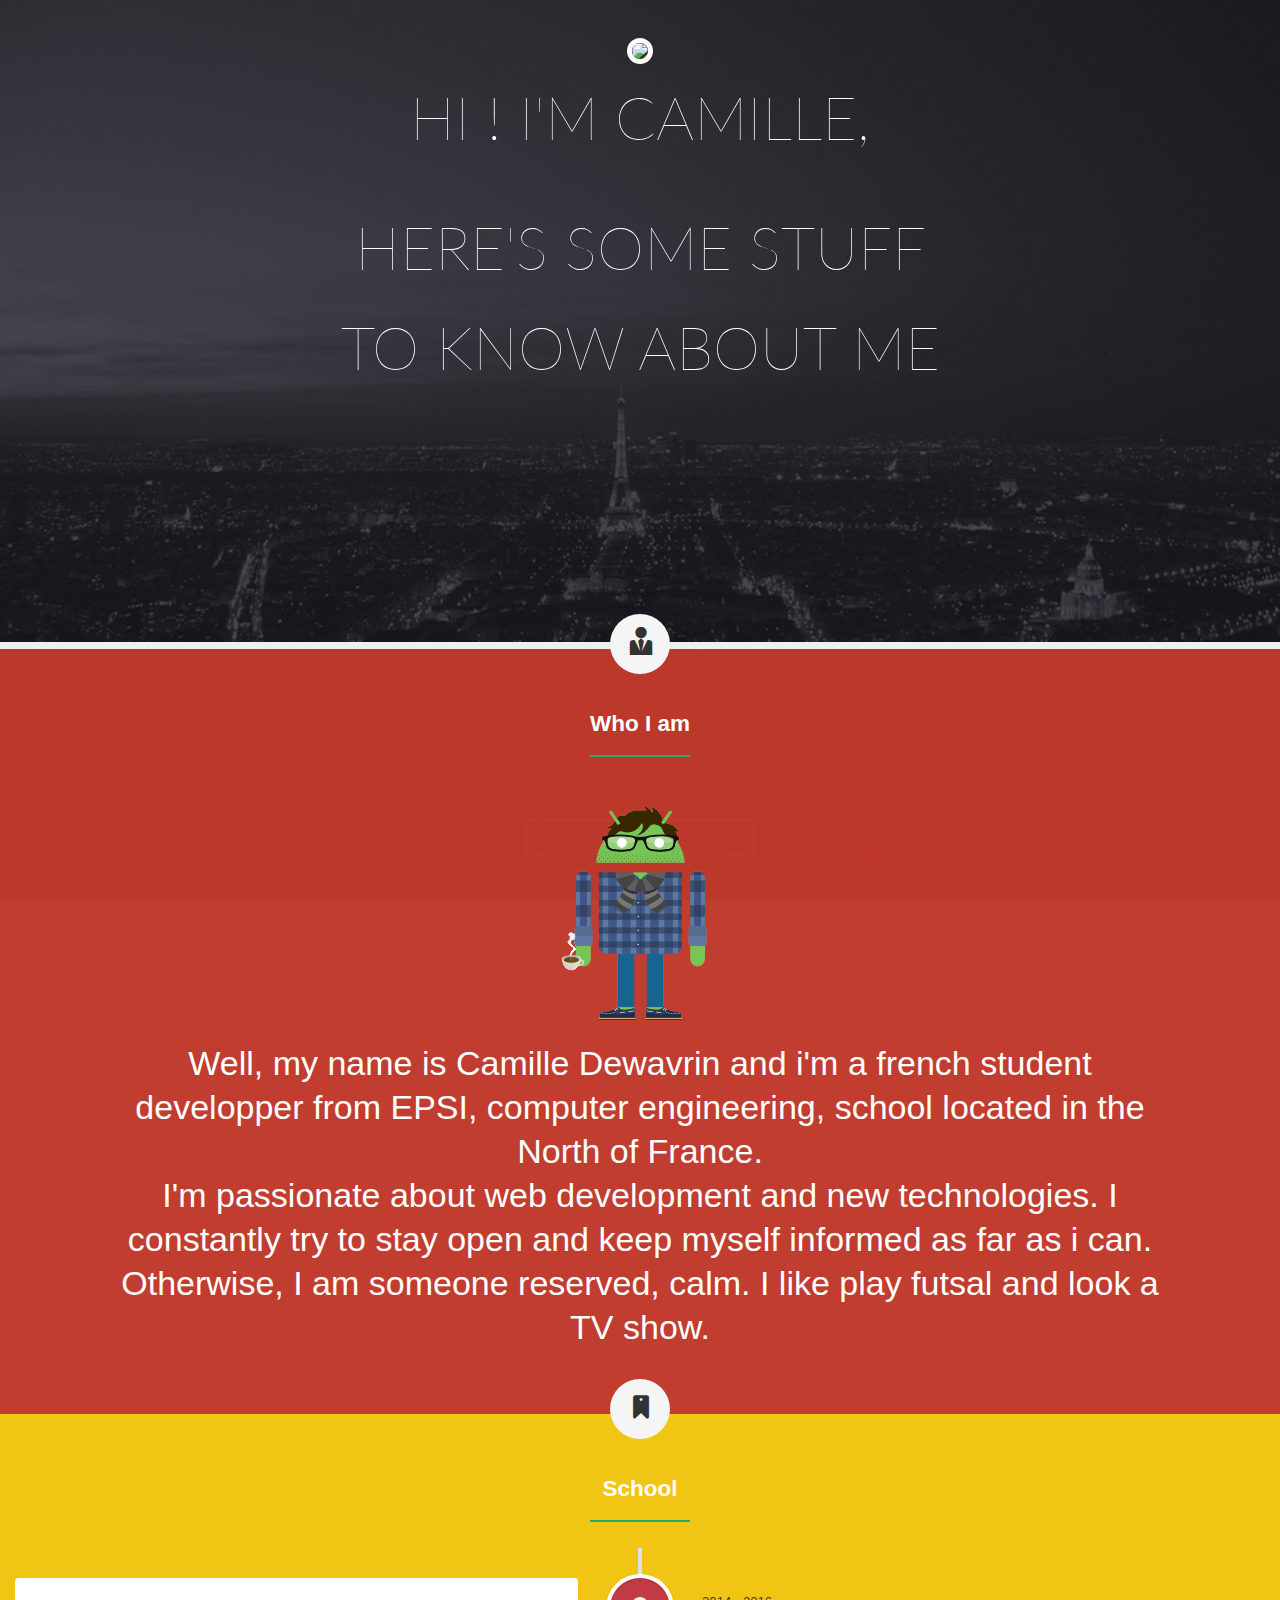
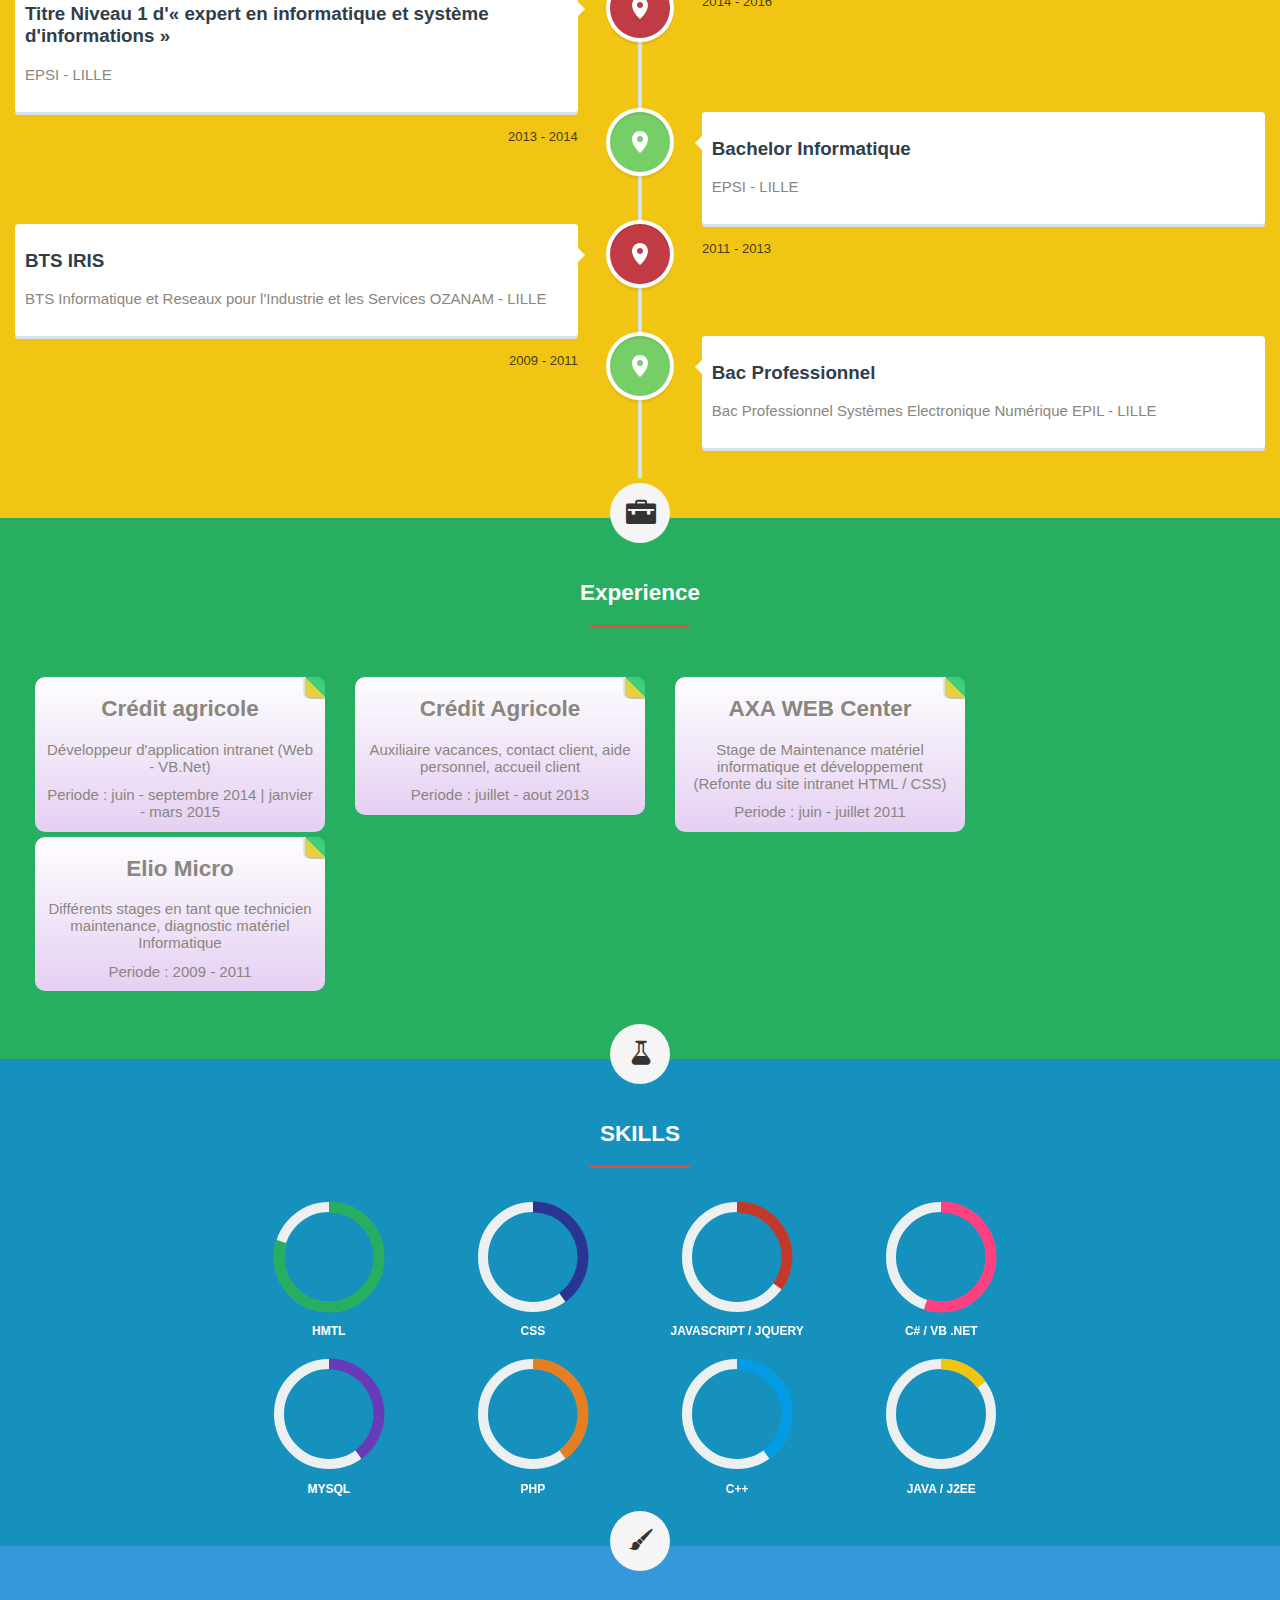
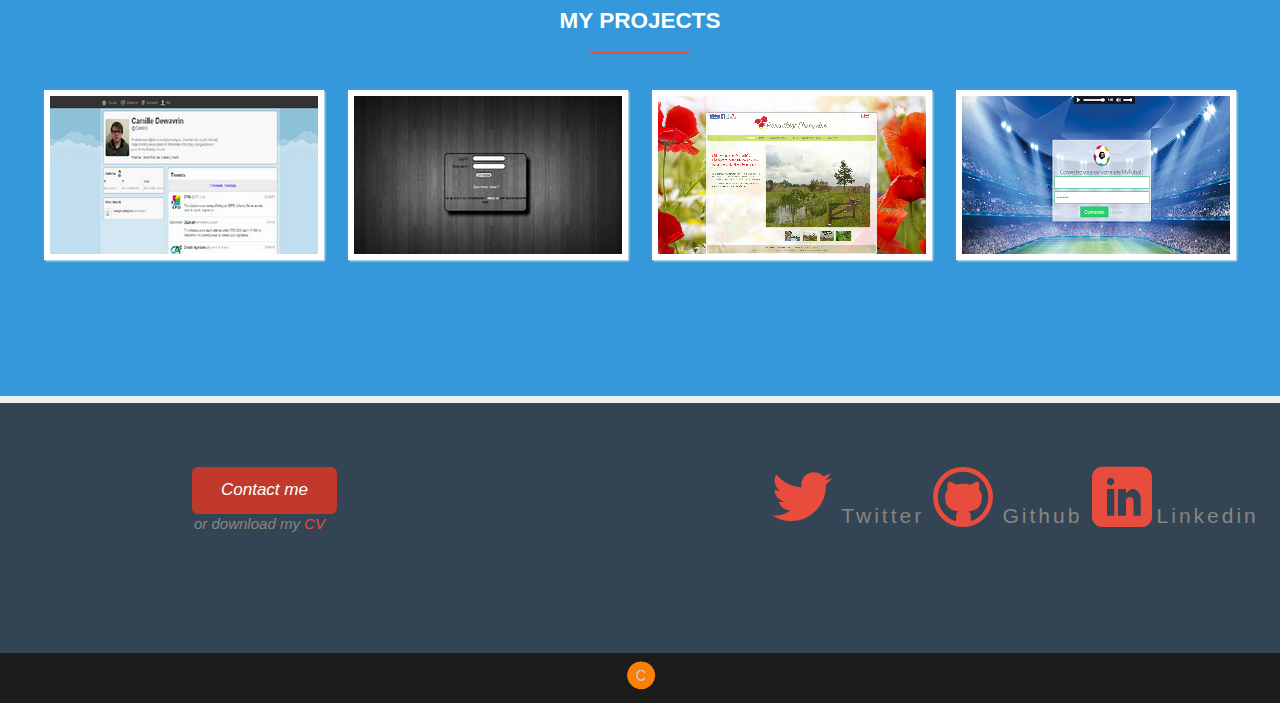
==== index.html @ 7da35bf8 "Changement complet interface (plus de menu)" ====
<!DOCTYPE html>
<html lang="fr">
	<head>
		<meta charset="UTF-8" />
		<meta http-equiv="X-UA-Compatible" content="IE=edge,chrome=1"> 
		<meta name="viewport" content="width=device-width, initial-scale=1.0"> 

		<link rel="icon" type="image/png" href="style/images/avatar2.png" />
		<link rel="stylesheet" type="text/css" href="style/css/design.css">
		
		<script src="style/js/jquery.js"></script>
		<script type="text/javascript"  src="style/js/monScript.js"></script>
		<title>Camille Dewavrin | Student Developper</title>
	</head>
	<body>
	<div class="container">	
			<section id="intro">
					<div class="right"><img src="style/images/ProfilArrondie.png" style="width:200px;" class="imgPerso"></div>
					<h1 class="lato firstitle">HI ! I'm Camille,</h1>
					<h1 class="lato">Here's some stuff<br>to know about me</h1>
					<a class="btnView" href="#Home">View more</a>
			</section>
			<div class="separate">
			</div>
			<div class="content">
					<section id="Home">
						<div class="divContenuIcon">
							<div>
								<span  class="icon rond"> <i aria-hidden="true"  class="icon-user"></i></span>
							</div>
						</div>						
						<div class="contentAboutme">
							<header class="title">
                   				 <h2 class="section-title"><span>Who I am</span></h2>
                     				<div class="separatebar"></div>
                			</header>
                			<div class="PictureAndroid"><img src="style/images/androidme1.png" style="width:255px;"></div>
							<div class="Aboutme">
								<p>Well, my name is Camille Dewavrin and i'm a french student developper from EPSI, computer engineering, school located in the North of France.</p>
								<p>I'm passionate about web development and new technologies. I constantly try to stay open and keep myself informed as far as i can.</p>
								<p>Otherwise, I am someone reserved, calm. I like play futsal and look a TV show.</p>
							</div>
						</div>	
					</section>
					<section id="Education">
						<div class="divContenuIcon">
							<div>
								<span  class="icon rond"> <i aria-hidden="true"  class="icon-blog"></i></span>
							</div>
						</div>
						<header class="title">
                   				 <h2 class="section-title"><span>School</span></h2>
                     				<div class="separatebar"></div>
                			</header>
						<section id="cd-timeline" class="cd-container">
							<div class="cd-timeline-block">
							    <div class="cd-timeline-img cd-movie"> <img src="style/images/cd-icon-location.svg" alt="Movie"> </div>
							    <div class="cd-timeline-content">
							      <h2>Titre Niveau 1 d'« expert en informatique et système d'informations »</h2>
							      <p>EPSI - LILLE</p>
							      <span class="cd-date">2014 - 2016</span> 
							  	</div>
							  </div>

							  <div class="cd-timeline-block">
							    <div class="cd-timeline-img cd-picture"> <img src="style/images/cd-icon-location.svg" alt="Picture"> </div>
							    <div class="cd-timeline-content">
							      <h2>Bachelor Informatique</h2>
							      <p>EPSI - LILLE</p>
							      <span class="cd-date">2013 - 2014</span> </div>
							  </div>
						   
							  <div class="cd-timeline-block">
							    <div class="cd-timeline-img cd-movie"> <img src="style/images/cd-icon-location.svg" alt="Movie"> </div>
							    <div class="cd-timeline-content">
							      <h2>BTS IRIS</h2>
							      <p>BTS Informatique et Reseaux pour l'Industrie et les Services OZANAM - LILLE</p>
							      <span class="cd-date">2011 - 2013</span> 
							  	</div>
							</div>

							<div class="cd-timeline-block">
							    <div class="cd-timeline-img cd-picture"> <img src="style/images/cd-icon-location.svg" alt="Movie"> </div>
							    <div class="cd-timeline-content">
							      <h2>Bac Professionnel </h2>
							      <p>Bac Professionnel Systèmes Electronique Numérique EPIL - LILLE</p>
							      <span class="cd-date">2009 - 2011</span> 
							  	</div>
							</div>
						</section>
					</section>
					<section id="Work">
						<div class="divContenuIcon">
							<div>
								<span  class="icon rond"> <i aria-hidden="true"  class="icon-work"></i></span>
							</div>
						</div>
						<header class="title">
                   				 <h2 class="section-title"><span>Experience</span></h2>
                     			 <div class="separatebar2"></div>
                			</header>
						<div id="pagewrap">
							<div id="content">
								<h2>Crédit agricole</h2>
								<p>Développeur d'application intranet (Web - VB.Net)</p>
								<p>Periode : juin - septembre 2014 | janvier - mars 2015</p>
							</div>
							<div id="content">
								<h2>Crédit Agricole</h2>
								<p>Auxiliaire vacances, contact client, aide personnel, accueil client</p>
								<p>Periode : juillet - aout 2013</p>
							</div>
							<div id="content">
								<h2>AXA WEB Center</h2>
								<p>Stage de Maintenance matériel informatique et développement (Refonte du site intranet HTML / CSS)</p>
								<p>Periode : juin - juillet 2011 </p>
							</div>
							<div id="content">
								<h2>Elio Micro</h2>
								<p>Différents stages en tant que technicien maintenance, diagnostic matériel Informatique</p>
								<p>Periode : 2009 - 2011</p>
							</div>
						</div>
					</section>
					<section id="Skill">
						<div class="divContenuIcon">
							<div>
								<span  class="icon rond"> <i aria-hidden="true"  class="icon-services"></i></span>
							</div>
						</div>
						<header class="title">
                   				 <h2 class="section-title"><span>SKILLS</span></h2>
                     				<div class="separatebar2"></div>
                			</header>
                		<nav class="contentCercle1">	
							<ul class="listeCercle">				
								<li class="mesCercle">
									<div class="round">
										<input type="hidden" name="round" class="round" data-min="0" data-max="100" value="80" data-color="#27ae60"  />
										<h4 class="nameCercle">HMTL</h4>
									</div>
								</li>

								<li class="mesCercle">
									<div class="round">
										<input type="hidden" name="round" class="round" data-min="0" data-max="100" value="40" data-color="#283593"/>
										<h4 class="nameCercle">CSS</h4>
									</div>
								</li>
								<li class="mesCercle">
									<div class="round">
										<input type="hidden" name="round" class="round" data-min="0" data-max="100" value="35" data-color="#c0392b"/>
										<h4 class="nameCercle">JAVASCRIPT / JQUERY</h4>
									</div>
								</li>
								<li class="mesCercle">
									<div class="round">
										<input type="hidden" name="round" class="round" data-min="0" data-max="100" value="55" data-color="#FF4081"/>
										<h4 class="nameCercle">C# / VB .NET</h4>
									</div>
								</li>
							</ul>
						</nav> <!-- fin 1er liste de jauge -->
						<nav class="contentCercle">	
								<ul class="listeCercle">				
									<li class="mesCercle">
										<div class="round">
											<input type="hidden" name="round" class="round" data-min="0" data-max="100" value="40" data-color="#673AB7"/>
											<h4 class="nameCercle">MYSQL</h4>
										</div>
									</li>

									<li class="mesCercle">
										<div class="round">
											<input type="hidden" name="round" class="round" data-min="0" data-max="100" value="40" data-color="#e67e22"/>
											<h4 class="nameCercle">PHP</h4>
										</div>
									</li>
									<li class="mesCercle">
										<div class="round">
											<input type="hidden" name="round" class="round" data-min="0" data-max="100" value="40" data-color="#039BE5"/>
											<h4 class="nameCercle">C++</h4>
										</div>
									</li>
									<li class="mesCercle">
										<div class="round">
											<input type="hidden" name="round" class="round" data-min="0" data-max="100" value="15" data-color="#f1c40f"/>
											<h4 class="nameCercle">JAVA / J2EE</h4>
										</div>
									</li>
								</ul>
						</nav> <!-- fin 2eme liste de jauge -->
					</section>
					<section id="Project">
						<div class="divContenuIcon">
							<div>
								<span  class="icon rond"> <i aria-hidden="true"  class="icon-portfolio"></i></span>
							</div>
						</div>
						<header class="title">
                   				<h2 class="section-title"><span>MY PROJECTS</span></h2>
                     			<div class="separatebar2"></div>
                		</header>
						<div id="contentImageProjet">
							<div class="view view-first">  
		      					<img src="style/images/twitter.png" />  
							     <div class="mask">  
								     <h2>Twitter</h2> 
								     <p>My first website / Portfolio</p> 
								      <a href="#" class="info" target="about_blanck">See More</a>
							     </div> 
							</div> 
							<div class="view view-first">  
		      					<img src="style/images/sgenerator.png" />  
							     <div class="mask">  
							     	<h2>Soft Generator</h2> 
								     <p>Trouver tous vos soft !</p> 
								      <a href="#" class="info" target="about_blanck">See More</a>
							     </div> 
							</div> 
							<div class="view view-first">  
		      					<img src="style/images/parenthese.png" />  
							     <div class="mask">  
								     <h2>Parenthèse Champêtre</h2> 
								     <p>Le gîte d'Isabelle et Jean-pierre Danet</p> 
								      <a href="http://www.parenthesechampetre.fr/" class="info" target="about_blanck">See More</a>
							     </div> 
							</div> 
							<div class="view view-first">  
		      					<img src="style/images/myfutsal.png" />  
							     <div class="mask">  
								     <h2>MyFutsal.fr</h2> 
								     <p>Gestion de futsal entre amis</p> 
								      <a href="http://www.myfutsal.fr/" class="info" target="about_blanck">See More</a>
							     </div> 
							</div> 
						</div>	
					</section>
					<div class="separate">
					</div>
					<section id="Contact">
						<div class="footerLogo"> 
									<address>
										<a href="mailto:camilledewavrin@hotmail.fr" class="bouton">Contact me</a><p class="CV">or download my <a href="style/images/CV2015.pdf" target="about_blanck">CV</a></p>
									</address>
							<div class="iconeFooter">
								<a href="https://twitter.com/Kamelote59" target="about_blanck"><i class="icon-twitter" ></i></a> <span class="pFooter">Twitter</span>
								<a href="https://github.com/camilledewavrin" target="about_blanck"><i class="icon-github" ></i></a> <span class="pFooter"> Github</span>
								<a href=""><i class="icon-linkedin" target="about_blanck"></i></a><span class="pFooter">Linkedin</span>
							</div>
	      					</div>  <!-- fin div du footer -->	
					</section>
					<section id="Logo">
						<img src="style/images/avatar.png" >
					</section>
			</div>
		</div>
		<script type="text/javascript">
							/*			FONCTION DE SCROLL		*/
			var scrolling = function(){
            var speed    = 1050;
            jQuery('a[href^="#"]').bind('click',function(){
                 var name = jQuery(this).attr('href');
                 if(name == '#')
                     goTo('body');
                 else
                     goTo(name);
                 return(false);
                void(0);
            });
            function goTo(ancre){jQuery('html,body').animate({scrollTop:jQuery(ancre).offset().top},speed,'swing',function(){
                   if(ancre != 'body')
                         window.location.hash = ancre;
                   else
                       window.location.hash = '#';
                   jQuery(ancre).attr('tabindex','-1');
                   jQuery(ancre).focus();
                   jQuery(ancre).removeAttr('tabindex');
               });
             }
         };
         jQuery(function(){
            scrolling();
         });
		</script>
		<script type="text/javascript"  src="style/js/app.js"></script>
	</body>
</html>
---- style/css/design.css ----
@font-face { font-family: 'LatoHairline'; 
  src: url('../../fonts/Lato-Hai-webfont.eot'); 
  src: url('../../fonts/Lato-Hai-webfont.eot?#iefix') format('embedded-opentype'), 
  url('../../fonts/Lato-Hai-webfont.woff') format('woff'), 
  url('../../fonts/Lato-Hai-webfont.ttf') format('truetype'), 
  url('../../fonts/Lato-Hai-webfont.svg#LatoHairline') format('svg'); 
  font-weight: normal;
  font-style: normal;
}

body{
  font-family:  'Lato', Calibri, Arial, sans-serif;
  color: #89867e;
  background-image : url(../images/bg.jpg);
  background-size: 100% 100%;
  background-attachment: fixed;
  background-repeat: no-repeat;
  background-position: center;
}

#background-opacity { /* div permettant de données un effet d'opacity sur background: */
  z-index: -10;
  top: 0; left: 0; right: 0; bottom: 0;
  background-color: rgba(255, 255, 255, 0.18); /* L'opacite se regle ici */
}

*, *:after, *:before { -webkit-box-sizing: border-box; -moz-box-sizing: border-box; box-sizing: border-box; }
body, html { font-size: 15px; padding: 0; margin: 0;}

.clearfix:before, .clearfix:after { content: " "; display: table; }
.clearfix:after { clear: both; }

a {
	color: #333;
	text-decoration: none;
}

a:hover {
	color: #fff;
}

.main,
.container > header {
	width: 100%;
	margin: 0 auto;
	padding: 0 7em; /* media query en reduisant le padding */
}

.main {
	max-width: 60em;
	/*min-height: 40em;*/
}

nav#menu {
	margin-left: 5%; 
}


/************************************************************************************
                                      SECTION
*************************************************************************************/
.content{
  position: relative;
}

.separate{
	background : #ecf0f1;
  height : 7px;
}

 .lato{
  font-family: 'LatoHairline', Arial, serif;
  font-weight: normal;
   font-style: normal;
   color: #fefefe; 
}

#Home{
	background-color: rgba(192, 57, 43,0.98);
	min-height: 400px;
  height: auto;
  text-align: center;
	width: 100%;
  padding-bottom: 35px;

}

#Education{
	background-color: rgba(241, 196, 15,0.98);
	min-height: 400px;
  height: auto;
	width: 100%;
  padding-bottom: 35px;
}

#Work{
  background-color: rgba(39, 174, 96,1.00);
  min-height: 400px;
  height: auto;
  width: 100%;
  padding-bottom: 35px;
}

#Skill{
	background-color: rgba(22, 145, 190, 1.00);
	min-height: 450px;
  height: auto;
	width: 100%;
  padding-bottom: 35px;
}

#Project{
	background-color: rgba(52, 152, 219,1.00);
	min-height: 450px;
  height: auto;
	width: 100%;
  padding-bottom: 35px;
}

#Contact{
	background-color: rgba(44, 62, 80,0.97);
	min-height: 250px;
  height: auto;
	width: 100%;
}

#Logo{
  background: #1C1C1C;
  text-align: center;
}

#Logo > img{
  width: 50px;
  height: 50px;
  margin-top: -3px;
}

.divContenuIcon{
  position: relative;
  top: -35px;
  text-align: center;
  width: 100%;
}

.divContenuIcon div{
  background: #f5f5f5;
  color: #333;
  width: 60px;
  height: 60px;
  margin: 0 auto;
  display: inline-block;
  border-radius: 60px;
  line-height: 60px;
  padding: 5px;
  position: relative;
}

span.icon.rond{
  font-size: 30px;
  height: 10px;
  line-height: 0;
  text-align: center;
  width: 28px;
  position: absolute;
  z-index: 999;
  top : 13px;
  left: 16px;
}

.btnView{
  font-family: 'Conv_Gotham-Book';
  font-size: 14px;
  color: #8a8a8d;
  border: 2px solid #8a8a8d;
  width: 228px;
  padding: 8px 0;
  position: absolute;
  bottom: 5%;
  left: 50%;
  margin-left: -114px;
  text-decoration: none;
  -webkit-transition: all 0.3s ease;
  -moz-transition: all 0.3s ease;
  -ms-transition: all 0.3s ease;
  -o-transition: all 0.3s ease;
  transition: all 0.3s ease;
}

.btnView:hover{
    border: 2px solid #fff;
}
/************************************************************************************
                                  ABOUT ME
*************************************************************************************/
#intro{
  min-height: 642px;
  height: auto;
  text-align: center;
  width: 100%;
}

 h1 {
  display: block;
  text-align: center;
  margin-top: 0px;
  margin-bottom: 30px;
  top: 0px;
  line-height: 100px;
  left: -210px;
  font-size: 4em;
  text-transform: uppercase;
  overflow: hidden;
  -webkit-font-smoothing: subpixel-antialiased;
}


p{
  margin: 0 auto;
}

.right{
  padding-top: 3%;
}

.Aboutme {
  font-size: 34px;
  line-height: 44px;
  font-weight: 300;
  color: #fff;
  padding: 0px 100px 30px 100px;
}

.imgPerso{
  border-radius: 100px;
  border: 5px solid #fff;
  overflow: hidden;
}

.PictureAndroid{

}
/************************************************************************************
                                    SCHOOL                                    
*************************************************************************************/ 
/*      TIMELINE    */
span.cd-date {
  color: black;
}

#cd-timeline {
  position: relative;
  padding: 2em 0;
 /* margin-top: 2em;*/
  margin-bottom: 0;
}
 
#cd-timeline::before {
  content: '';
  position: absolute;
  top: 0;
  left: 18px;
  height: 100%;
  width: 4px;
  background: #d7e4ed;
}

.cd-timeline-block {
  position: relative;
 /* margin: 2em 0;*/
 *zoom: 1;
}
 
.cd-timeline-block:before,
.cd-timeline-block:after {
  content: " ";
  display: table;
}
 
.cd-timeline-block:after { 
  clear: both; 
}
 
.cd-timeline-block:first-child { 
  margin-top: 0; 
}
 
.cd-timeline-block:last-child { 
  margin-bottom: 0; 
}

 
.cd-timeline-img {
  position: absolute;
  top: 0;
  left: 0;
  width: 40px;
  height: 40px;
  border-radius: 50%;
  box-shadow: 0 0 0 4px white, inset 0 2px 0 rgba(0, 0, 0, 0.08), 0 3px 0 4px rgba(0, 0, 0, 0.05);
}
 
.cd-timeline-img img {
  display: block;
  width: 24px;
  height: 24px;
  position: relative;
  left: 50%;
  top: 50%;
  margin-left: -12px;
  margin-top: -12px;
}
 
.cd-timeline-img.cd-picture { 
  background: #75ce66; 
}
 
.cd-timeline-img.cd-movie { 
  background: #c03b44; 
}
 
.cd-timeline-img.cd-location { 
  background: #f0ca45; 
}
 
.cd-timeline-content {
  position: relative;
  margin-left: 60px;
  margin-right: 10px;
  background: white;
  border-radius: 0.25em;
  padding: 1em;
  box-shadow: 0 3px 0 #d7e4ed;
 *zoom: 1;
}
 
.cd-timeline-content:before,
.cd-timeline-content:after {
  content: " ";
  display: table;
}
 
.cd-timeline-content:after { 
  clear: both; 
}
 
.cd-timeline-content h2 {
 color: #303e49; 
}
 
.cd-timeline-content p,
.cd-timeline-content .cd-read-more,
.cd-timeline-content .cd-date {
  font-size: 13px;
  font-size: 0.8125rem;
}
 
.cd-timeline-content .cd-read-more,
.cd-timeline-content .cd-date { 
  display: inline-block; 
}
 
.cd-timeline-content p {
  margin: 1em 0;
  line-height: 1.6;
}
 
.cd-timeline-content .cd-read-more {
  float: right;
  padding: .8em 1em;
  background: #acb7c0;
  color: white;
  border-radius: 0.25em;
}
 
.no-touch .cd-timeline-content .cd-read-more:hover { 
  background-color: #bac4cb; 
}
 
.cd-timeline-content .cd-date {
  float: left;
  padding: .8em 0;
  opacity: .7;
}
 
.cd-timeline-content::before {
  content: '';
  position: absolute;
  top: 16px;
  right: 100%;
  height: 0;
  width: 0;
  border: 7px solid transparent;
  border-right: 7px solid white;
}


/************************************************************************************
                                    WORK                                     
*************************************************************************************/  
.title {
  margin-top: -20px;
  text-align: center;
  color: #fefefe;
}

#Work p{
  margin : 4%;
}

.separatebar{
  width: 100px;
  height: 2px;
  margin: auto;
  background: #27ae60;
  margin-bottom: 2%;
}

.separatebar2{
  width: 100px;
  height: 2px;
  margin: auto;
  background: #e74c3c;
  margin-bottom: 2%;
}

#pagewrap {
  padding: 5px;
  width: 100%;
  margin: 20px auto;
  display: inline-block;
}

#header {
  height: 100px;
  padding: 0 15px;
}

#content {
  width: 290px;
  float: left;
  padding: 5px 15px;
  display: block;
  position: relative;
  background: #aaa;
  margin: 0 auto; padding: 0;
  border-radius: 10px;
-moz-border-radius: 10px;
-webkit-border-radius: 10px;
}

#content {
  background: -webkit-gradient(linear, left bottom, left top, from(#E5CFF3), to(#fefefe));
  background: -moz-linear-gradient(bottom,  #E5CF33,  #FAE139);
}

#content:before{
  content: "";
  position: absolute;
  right: 0px;
  border-color: #FFF #FFF #E5CF33 #E5CF33;
  border-style: solid;
  border-width: 0px 20px 20px 0px;
  height: 0px;
  width: 0px;
  display: block;
  -moz-box-shadow: 0pt 2px 1px rgba(0, 0, 0, 0.2), -2px 1px 1px rgba(0, 0, 0, 0.1);
  -webkit-box-shadow: 0pt 2px 1px rgba(0, 0, 0, 0.2), -2px 1px 1px rgba(0, 0, 0, 0.1);
  box-shadow: 0pt 2px 1px rgba(0, 0, 0, 0.2), -2px 1px 1px rgba(0, 0, 0, 0.1);
  -moz-border-radius: 0pt 0pt 0pt 5px;
  -webkit-border-radius: 0pt 0pt 0pt 5px;
  border-radius: 0pt 6pt 0pt 6px;
  border-color: #2ecc71 #2ecc71 #E5CF33 #E5CF33;
  opacity: 0.93;
  border-width: 10px;
}

#footer {
  clear: both;
  padding: 0 15px;
}

#header, #content, #middle, #sidebar {
  margin-bottom: 5px;
  text-align: center;
  margin-left: 30px;
}


/************************************************************************************
                                    SKILLS
*************************************************************************************/
/*JAUGE CIRCULAIRE */
div.round{
  margin-top: 8%;
  width: 150px;
  height: 150px;
  position: relative;
  margin-right: 25px;
}

div.round input {
  position: absolute;
  top: 38px; left: 35px;
  font-size: 34px;
  text-align: center;
  width: 80px;
  border: none;
  background: none;
  outline: none;
}

div.round canvas{
  position: absolute;
  top: 0; left: 0; right: 0; bottom: 0;
}

nav.contentCercle1 {
    text-align: center;
    margin-top: -2%;
    margin-bottom: 3%;
    height: 45%;
}

nav.contentCercle {
    text-align: center;
    margin-top: -4%;
    height: 45%;
}

nav ul.listeCercle
{
    list-style-type: none;
}

nav li.mesCercle
{
    display: inline-block;
    margin-right: 25px;
    color: #FFF;
}

h4.nameCercle{
  margin-top: -5%;
  /*font-family: 'Della Respira', serif;*/
  font-size: 0.8em;
}



/************************************************************************************
                                        PROJECTS
*************************************************************************************/
/* hover effect, premiere vu (image) */
.view-first img { 
    transition: all 0.2s linear;
}
.view-first .mask {
    opacity: 0;
    /*background-color: rgba(219,127,8, 0.7);*/ 
    background: #2ecc71;
    transition: all 0.4s ease-in-out;
}
.view-first h2 {
    transform: translateY(-100px);
    opacity: 0;
    transition: all 0.2s ease-in-out;
}
.view-first p { 
    transform: translateY(100px);
    opacity: 0;
    transition: all 0.2s linear;
}
.view-first a.info{
    opacity: 0;
    transition: all 0.2s ease-in-out;
}

/* vue = bandeau qui apparrait */
.view {
    width: 280px;
    height: 170px;
    margin: 10px;
    /*float: left;*/
    display: inline-block;
    border: 6px solid #fff;
    overflow: hidden;
    position: relative;
    text-align: center;
    box-shadow: 1px 1px 2px #e6e6e6;
    cursor: default;
    background: #fff url(../images/bgimg.jpg) no-repeat center center
}
.view .mask, .view .content {
    width: 300px;
    height: 200px;
    position: absolute;
    overflow: hidden;
    top: 0;
    left: 0
}
.view img {
    display: block;
    position: relative
}
.view h2 {
    text-transform: uppercase;
    color: #fff;
    text-align: center;
    position: relative;
    font-size: 15px;
    padding: 10px;
    background: rgba(0, 0, 0, 0.8);
    margin: 15px 25px 0 0
}
.view p {
    font-family: Georgia, serif;
    font-style: italic;
    font-size: 12px;
    position: relative;
    color: #fff;
    padding: 10px 20px;
    text-align: center;
    margin-right: 13%;
}
.view a.info {
    display: inline-block;
    text-decoration: none;
    padding: 7px 14px;
    background: #000;
    color: #fff;
    text-transform: uppercase;
    box-shadow: 0 0 1px #000;
    margin-right: 10%;
    margin-top: 6%;
}
.view a.info:hover {
    box-shadow: 0 0 5px #000;
}

.view-first:hover img { 
    transform: scale(1.1);
} 
.view-first:hover .mask { 
    opacity: 1;
}
.view-first:hover h2,
.view-first:hover p,
.view-first:hover a.info {
    opacity: 1;
    transform: translateY(0px);
}
.view-first:hover p {
    transition-delay: 0.1s;
}
.view-first:hover a.info {
    transition-delay: 0.2s;
}

.info {
border: 2px solid #DDDDDD;
margin-bottom: 1em;
padding: 0.8em;
}

#contentImageProjet{
  text-align: center;
}


/************************************************************************************
                                        CONTACT
*************************************************************************************/
.bouton {
    display: inline-block;
    padding: 10px 28px;
    margin-bottom: 0;
    font-size: 17px;
    font-weight: 400;
    line-height: 1.470;
    text-align: center;
    white-space: nowrap;
    vertical-align: middle;
    cursor: pointer;
    background-image: none;
    border: 1px solid transparent;
    border-radius: 6px;
    background: #c0392b;
    color: #fff;
  }

  .bouton:hover{
    background: #e74c3c;
  }

address{
  margin-right: 40%;
  display: inline-block;
  vertical-align: top;
}

.CV{
  margin-top: 1%;
  margin-left: 2px;
  width: 100%;
  font-size: 15px;
}

a{
  text-decoration: none;
  color: #e74c3c;
}

.footerLogo{
  padding-top: 5%;
  margin-left: 15%;
  text-decoration: none;
  display: flex;
}

span.pFooter{
  font-size: 1.4em;
  letter-spacing: 3px;
  margin: 0 5px;
  /*text-transform: uppercase;*/
}


/************************************************************************************
MEDIA QUERIES
*************************************************************************************/
/* for  1170px or more */
@media only screen and (min-width: 1170px) {
 
  #cd-timeline {
    /*margin-top: 3em;*/
    margin-bottom: 5px;
  }
   
  #cd-timeline::before {
    left: 50%;
    margin-left: -2px;
  }

  .cd-timeline-block {
    /*margin: 4em 0;*/ 
  }
   
  .cd-timeline-block:first-child { 
    margin-top: 0; 
  }
   
  .cd-timeline-block:last-child { 
    margin-bottom: 0; 
  }

  .cd-timeline-img {
    width: 60px;
    height: 60px;
    left: 50%;
    margin-left: -30px;
    -webkit-transform: translateZ(0);
    -webkit-backface-visibility: hidden;
  }
 
  .cd-timeline-content {
    margin-left: 15px;
    margin-right: 15px;
    padding: 10px;
    width: 44%;
  }
 
  .cd-timeline-content::before {
    top: 24px;
    left: 100%;
    border-color: transparent;
    border-left-color: white;
  }
   
  .cd-timeline-content .cd-read-more { float: left; }
   
  .cd-timeline-content .cd-date {
    position: absolute;
    width: 100%;
    left: 122%;
    top: 6px;
    font-size: 16px;
    font-size: 1rem;
  }
   
  .cd-timeline-block:nth-child(even) .cd-timeline-content { float: right; }
   
  .cd-timeline-block:nth-child(even) .cd-timeline-content::before {
    top: 24px;
    left: auto;
    right: 100%;
    border-color: transparent;
    border-right-color: white;
  }
   
  .cd-timeline-block:nth-child(even) .cd-timeline-content .cd-read-more { float: right; }
   
  .cd-timeline-block:nth-child(even) .cd-timeline-content .cd-date {
    left: auto;
    right: 122%;
    text-align: right;
  }
}

@media only screen and (max-width: 1170px) {
    #cd-timeline {
      margin-left: 2%; 
    }
   
}

/* for 980px or less */
@media screen and (max-width: 980px) {
  
  #pagewrap {
    width: 94%;
    margin: 20px auto;
  }

  #content {
    width: 41%;
  }
  #middle {
    width: 41%;
    padding: 1% 4%;
    margin: 0px 0px 5px 5px;
    float: right;
  }

  #header, #footer {
    padding: 1% 4%;
  }
}

/* for 768PX or more */
@media only screen and (min-width: 768px) {
 
  .cd-timeline-content h2 {
    font-size: 20px;
    font-size: 1.25rem;
  }
   
  .cd-timeline-content p {
    font-size: 16px;
    font-size: 1rem;
  }
   
  .cd-timeline-content .cd-read-more,
  .cd-timeline-content .cd-date {
    font-size: 14px;
    font-size: 0.875rem;
  }
}

/* for 700px or less */
@media screen and (max-width: 600px) {
  #content {
    width: auto;
    float: none;
  }

   h1 {
    display: block;
    text-align: center;
    margin-top: 40px;
    margin-bottom: 30px;
    top: 0px;
    line-height: 105px;
    left: -210px;
    font-size: 4.375em;
    text-transform: uppercase;
    overflow: hidden;
    -webkit-font-smoothing: subpixel-antialiased;
  }

   .contentAboutme{
    display: block;
    text-align: center;
  }  

/*    .Aboutme{
    padding-right: 0;
  }*/
}

/* for 520px or less */
@media screen and (max-width: 520px){
  nav#menu {
    margin-left: 0; 
  }

  span.pFooter{
  font-size: medium;
  letter-spacing: 0px;
}

    .main,
  .container > header {
    padding: 0 5em; 
  }
}


/* for 480px or less */
@media screen and (max-width: 480px) {
  #header {
    height: auto;
  }
  h1 {
    font-size: 2em;
  }

  .footerLogo{  
    margin-left: 7%;
  }

}


/************************************************************************************
                                        ICONES
*************************************************************************************/

@font-face {
  font-family: 'icomoon';
  src: url('../../fonts/icomoon.eot');
  src: url('../../fonts/icomoon.eot?#iefix') format('embedded-opentype'),
    url('../../fonts/icomoon.woff') format('woff'),
    url('../../fonts/icomoon.ttf') format('truetype'),
    url('../../fonts/icomoon.svg#icomoon') format('svg');
  font-family: 'icomoon';
  font-weight: normal;
  font-style: normal;
}

/* Windows Chrome ugly fix http://stackoverflow.com/questions/13674808/chrome-svg-font-rendering-breaks-layout/14345363#14345363 */
@media screen and (-webkit-min-device-pixel-ratio:0) {
  @font-face {
    font-family: 'icomoon';
    src: url('../fonts/icomoon.svg#icomoon') format('svg');
  };
}

.icon-team, .icon-blog, .icon-home, .icon-portfolio, .icon-services, .icon-contact, .icon-menu, .icon-work, .icon-user, .icon-twitter, .icon-github, .icon-linkedin {
  font-family: 'icomoon';
  speak: none;
  font-style: normal;
  font-weight: normal;
  font-variant: normal;
  text-transform: none;
  line-height: 1;
  -webkit-font-smoothing: antialiased;
}

.icon-twitter, .icon-github, .icon-linkedin {
  font-family: 'icomoon';
  speak: none;
  font-style: normal;
  font-weight: normal;
  font-variant: normal;
  text-transform: none;
  line-height: 1;
  font-size: 4em;
  -webkit-font-smoothing: antialiased;
}

.icon-team:before {
  content: "\e000";
}

.icon-blog:before {
  content: "\e001";
}

.icon-home:before {
  content: "\e002";
}

.icon-portfolio:before {
  content: "\e003";
}

.icon-services:before {
  content: "\e004";
}

.icon-contact:before {
  content: "\e005";
}

.icon-user:before{
  content: "\e600";
}

.icon-work:before{
  content: "\e601";
}

.icon-menu:before {
  content: "\f0c9";
}

.icon-twitter:before {
  content: "\e602";
}

.icon-github:before {
  content: "\e603";
}

.icon-linkedin:before {
  content: "\e604";
}
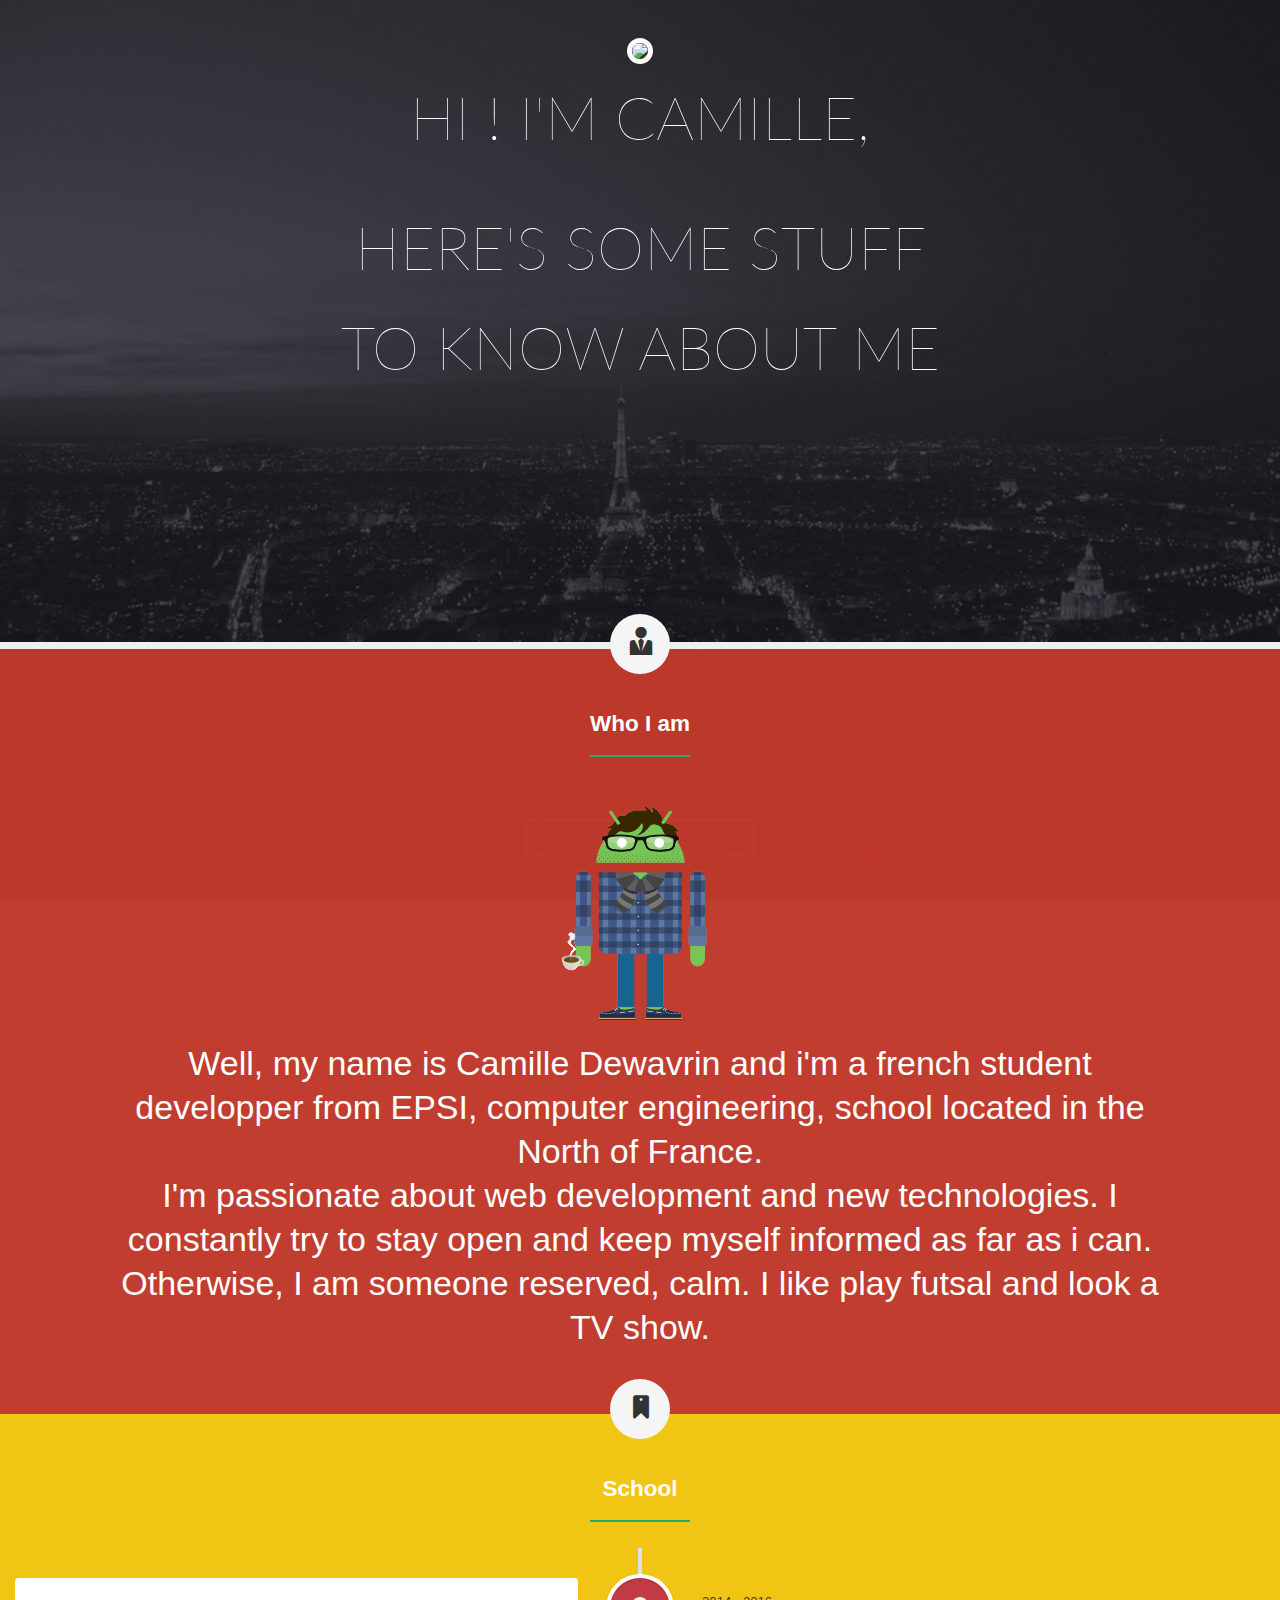
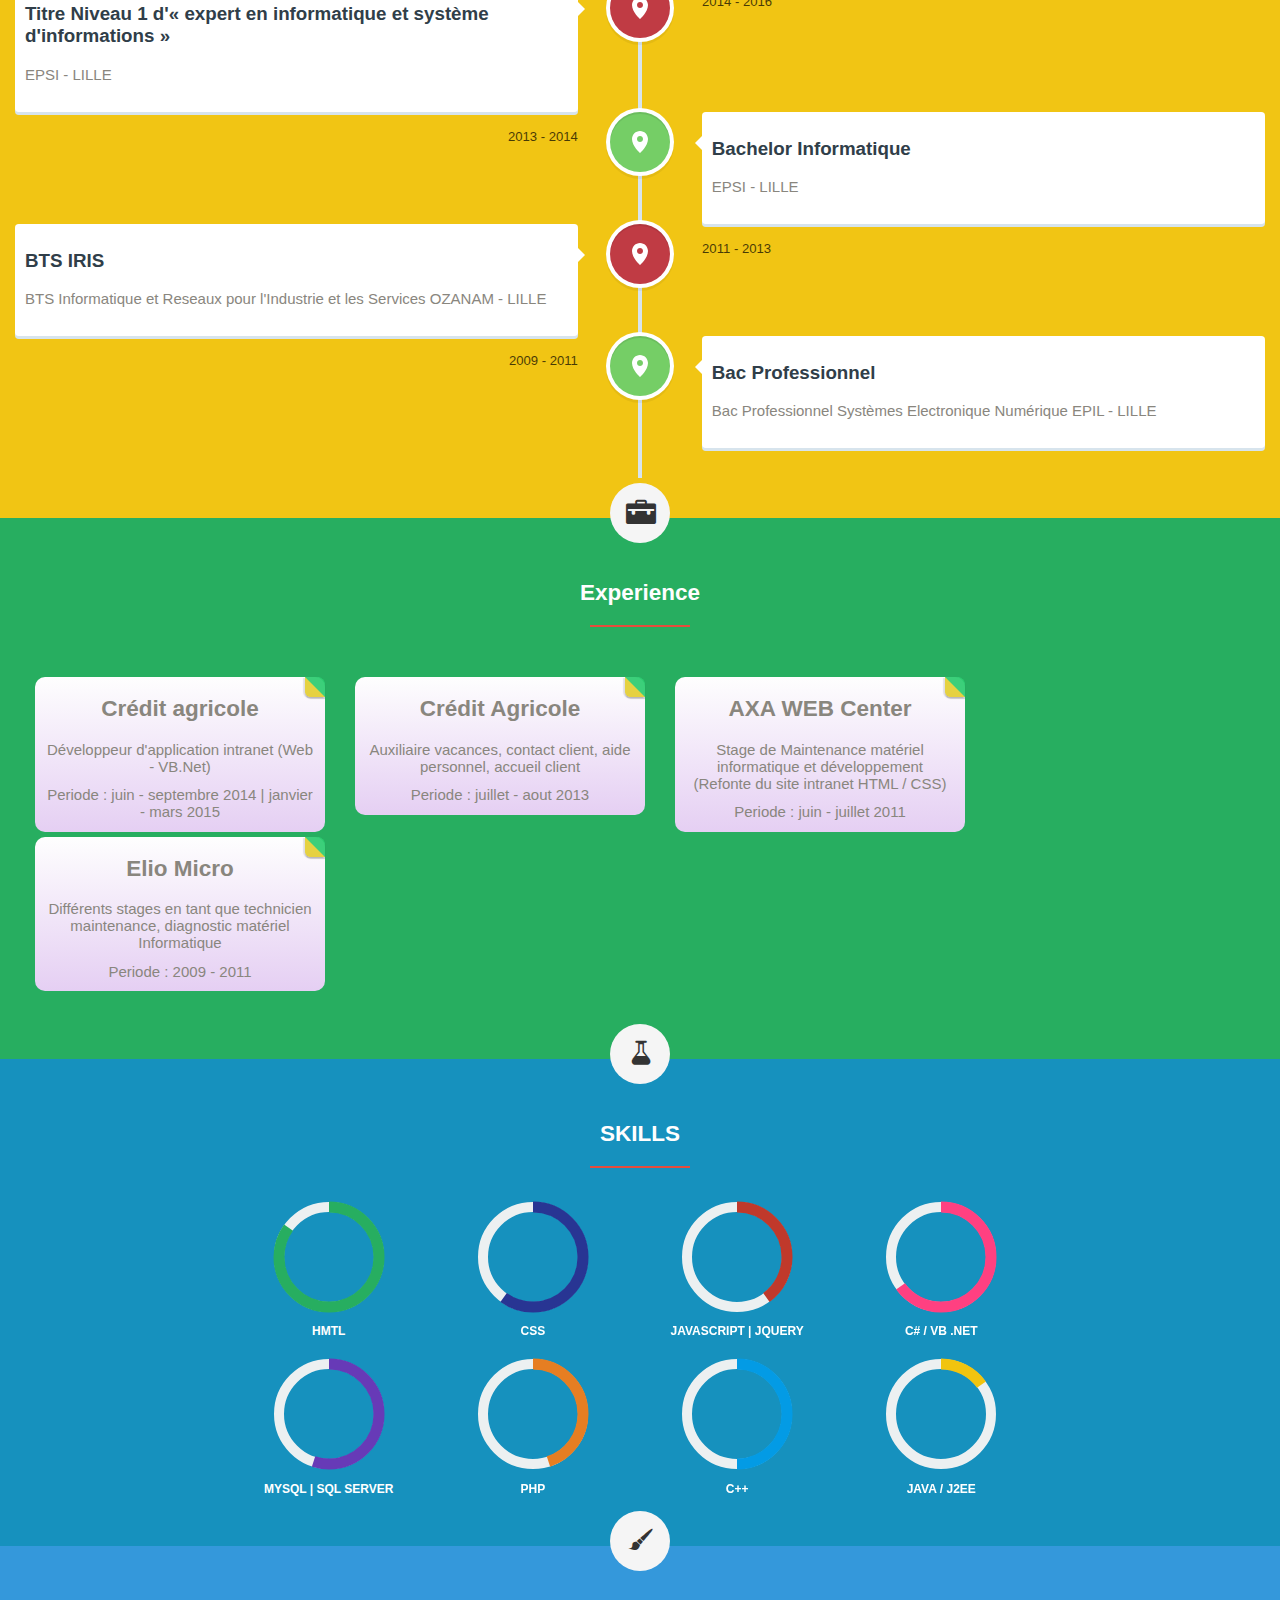
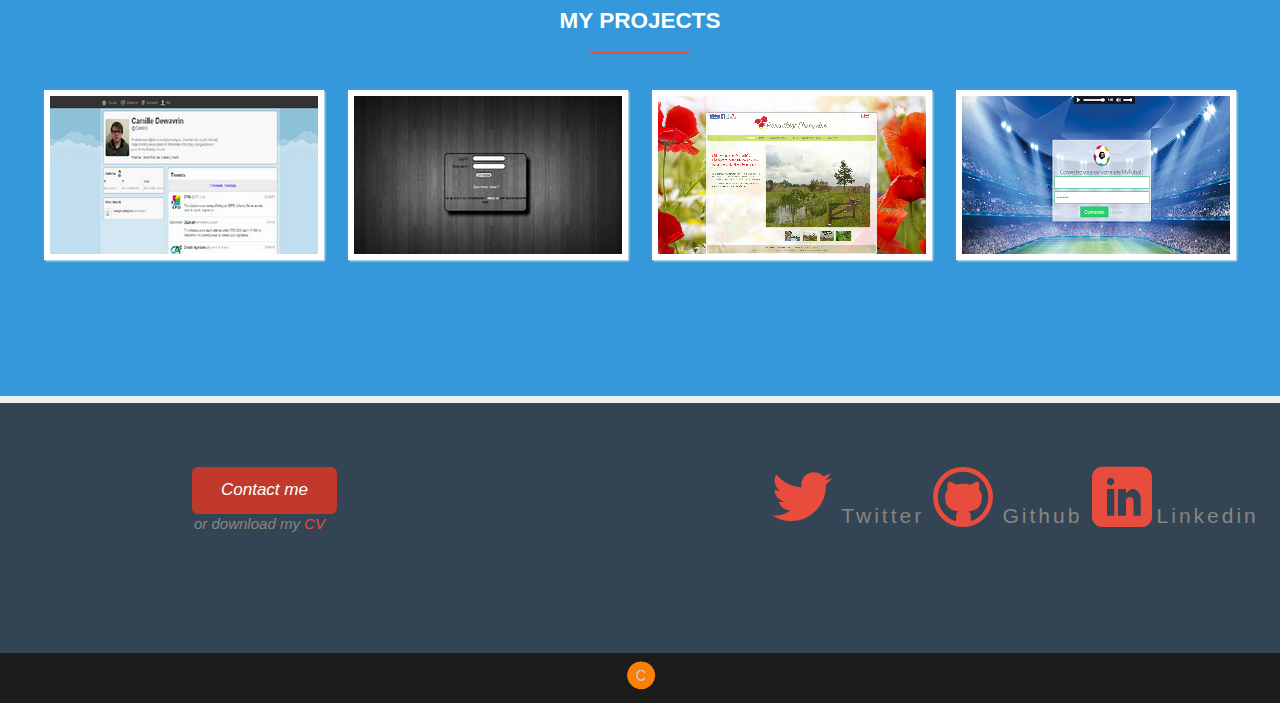
==== commit 31f6d3a2: "Nouvelle valeur des cercles" ====
--- a/index.html
+++ b/index.html
@@ -13,6 +13,10 @@
 		<title>Camille Dewavrin | Student Developper</title>
 	</head>
 	<body>
+	<div id="navbar">
+			<img src="style/images/androidmethumb.png" class="thumbProfil">
+			<span class="navtxt">Camille Dewavrin</span>
+	</div>
 	<div class="container">	
 			<section id="intro">
 					<div class="right"><img src="style/images/ProfilArrondie.png" style="width:200px;" class="imgPerso"></div>
@@ -136,26 +140,26 @@
 							<ul class="listeCercle">				
 								<li class="mesCercle">
 									<div class="round">
-										<input type="hidden" name="round" class="round" data-min="0" data-max="100" value="80" data-color="#27ae60"  />
+										<input type="hidden" name="round" class="round" data-min="0" data-max="100" value="85" data-color="#27ae60"  />
 										<h4 class="nameCercle">HMTL</h4>
 									</div>
 								</li>
 
 								<li class="mesCercle">
 									<div class="round">
-										<input type="hidden" name="round" class="round" data-min="0" data-max="100" value="40" data-color="#283593"/>
+										<input type="hidden" name="round" class="round" data-min="0" data-max="100" value="60" data-color="#283593"/>
 										<h4 class="nameCercle">CSS</h4>
 									</div>
 								</li>
 								<li class="mesCercle">
 									<div class="round">
-										<input type="hidden" name="round" class="round" data-min="0" data-max="100" value="35" data-color="#c0392b"/>
-										<h4 class="nameCercle">JAVASCRIPT / JQUERY</h4>
-									</div>
-								</li>
-								<li class="mesCercle">
-									<div class="round">
-										<input type="hidden" name="round" class="round" data-min="0" data-max="100" value="55" data-color="#FF4081"/>
+										<input type="hidden" name="round" class="round" data-min="0" data-max="100" value="40" data-color="#c0392b"/>
+										<h4 class="nameCercle">JAVASCRIPT | JQUERY</h4>
+									</div>
+								</li>
+								<li class="mesCercle">
+									<div class="round">
+										<input type="hidden" name="round" class="round" data-min="0" data-max="100" value="65" data-color="#FF4081"/>
 										<h4 class="nameCercle">C# / VB .NET</h4>
 									</div>
 								</li>
@@ -165,20 +169,20 @@
 								<ul class="listeCercle">				
 									<li class="mesCercle">
 										<div class="round">
-											<input type="hidden" name="round" class="round" data-min="0" data-max="100" value="40" data-color="#673AB7"/>
-											<h4 class="nameCercle">MYSQL</h4>
-										</div>
-									</li>
-
-									<li class="mesCercle">
-										<div class="round">
-											<input type="hidden" name="round" class="round" data-min="0" data-max="100" value="40" data-color="#e67e22"/>
+											<input type="hidden" name="round" class="round" data-min="0" data-max="100" value="55" data-color="#673AB7"/>
+											<h4 class="nameCercle">MYSQL | SQL SERVER</h4>
+										</div>
+									</li>
+
+									<li class="mesCercle">
+										<div class="round">
+											<input type="hidden" name="round" class="round" data-min="0" data-max="100" value="45" data-color="#e67e22"/>
 											<h4 class="nameCercle">PHP</h4>
 										</div>
 									</li>
 									<li class="mesCercle">
 										<div class="round">
-											<input type="hidden" name="round" class="round" data-min="0" data-max="100" value="40" data-color="#039BE5"/>
+											<input type="hidden" name="round" class="round" data-min="0" data-max="100" value="50" data-color="#039BE5"/>
 											<h4 class="nameCercle">C++</h4>
 										</div>
 									</li>
--- a/style/css/design.css
+++ b/style/css/design.css
@@ -18,14 +18,25 @@
   background-position: center;
 }
 
-#background-opacity { /* div permettant de données un effet d'opacity sur background: */
-  z-index: -10;
-  top: 0; left: 0; right: 0; bottom: 0;
-  background-color: rgba(255, 255, 255, 0.18); /* L'opacite se regle ici */
-}
-
-*, *:after, *:before { -webkit-box-sizing: border-box; -moz-box-sizing: border-box; box-sizing: border-box; }
-body, html { font-size: 15px; padding: 0; margin: 0;}
+html { 
+  background: url(images/bg.jpg) no-repeat center center fixed; 
+  -webkit-background-size: cover;
+  -moz-background-size: cover;
+  -o-background-size: cover;
+  background-size: cover;
+}
+
+*, *:after, *:before { 
+  -webkit-box-sizing: border-box;
+  -moz-box-sizing: border-box; 
+  box-sizing: border-box; 
+}
+
+body, html { 
+  font-size: 15px; 
+  padding: 0; 
+  margin: 0;
+}
 
 .clearfix:before, .clearfix:after { content: " "; display: table; }
 .clearfix:after { clear: both; }
@@ -55,7 +66,46 @@
 	margin-left: 5%; 
 }
 
-
+#navbar {
+ /* background-color: rgba(255,255,255,0.35);/*#009688*/
+ background-image : url(../images/bg.jpg);
+   background-size: 100%;
+  background-position-y: 48%;
+  background-position: center;
+  color: white;
+  position: fixed;
+  top: 0px;
+  left : 0px;
+  height: 50px;
+  width: 100%;
+  text-align: center; 
+  vertical-align: middle;   
+  z-index: 1000;    
+  display: none;    
+}
+
+.thumbProfil{
+  width: 60px;
+  height: 35px;
+  overflow: hidden;
+  margin-top: 2px;
+  vertical-align: middle;
+}
+/*.thumbProfil{
+  width: 50px;
+  height: 50px;
+  border-radius: 100px;
+  border: 2px solid #fff;
+  overflow: hidden;
+}*/
+
+.navtxt{
+  vertical-align: middle;
+  display: inline-block;
+  font-size: 18px;
+  line-height: 45px;
+  margin: 0 2px;
+}
 /************************************************************************************
                                       SECTION
 *************************************************************************************/
@@ -71,8 +121,8 @@
  .lato{
   font-family: 'LatoHairline', Arial, serif;
   font-weight: normal;
-   font-style: normal;
-   color: #fefefe; 
+  font-style: normal;
+  color: #fefefe; 
 }
 
 #Home{
@@ -236,9 +286,6 @@
   overflow: hidden;
 }
 
-.PictureAndroid{
-
-}
 /************************************************************************************
                                     SCHOOL                                    
 *************************************************************************************/ 
@@ -671,26 +718,26 @@
                                         CONTACT
 *************************************************************************************/
 .bouton {
-    display: inline-block;
-    padding: 10px 28px;
-    margin-bottom: 0;
-    font-size: 17px;
-    font-weight: 400;
-    line-height: 1.470;
-    text-align: center;
-    white-space: nowrap;
-    vertical-align: middle;
-    cursor: pointer;
-    background-image: none;
-    border: 1px solid transparent;
-    border-radius: 6px;
-    background: #c0392b;
-    color: #fff;
-  }
-
-  .bouton:hover{
-    background: #e74c3c;
-  }
+  display: inline-block;
+  padding: 10px 28px;
+  margin-bottom: 0;
+  font-size: 17px;
+  font-weight: 400;
+  line-height: 1.470;
+  text-align: center;
+  white-space: nowrap;
+  vertical-align: middle;
+  cursor: pointer;
+  background-image: none;
+  border: 1px solid transparent;
+  border-radius: 6px;
+  background: #c0392b;
+  color: #fff;
+}
+
+.bouton:hover{
+  background: #e74c3c;
+}
 
 address{
   margin-right: 40%;
@@ -810,7 +857,18 @@
     #cd-timeline {
       margin-left: 2%; 
     }
-   
+
+  .Aboutme {
+    font-size: 30px;
+    line-height: 30px;
+    font-weight: 300;
+    color: #fff;
+    padding: 0px 40px 30px 40px;
+  }
+   
+  .btnView{
+    display: none;
+  } 
 }
 
 /* for 980px or less */
@@ -831,6 +889,14 @@
     float: right;
   }
 
+  .Aboutme {
+    font-size: 25px;
+    line-height: 30px;
+    font-weight: 300;
+    color: #fff;
+    padding: 0px 10px 30px 10px;
+  }
+
   #header, #footer {
     padding: 1% 4%;
   }
@@ -869,9 +935,9 @@
     margin-top: 40px;
     margin-bottom: 30px;
     top: 0px;
-    line-height: 105px;
+    line-height: 50px;
     left: -210px;
-    font-size: 4.375em;
+    font-size: 2.5em;
     text-transform: uppercase;
     overflow: hidden;
     -webkit-font-smoothing: subpixel-antialiased;
@@ -882,9 +948,14 @@
     text-align: center;
   }  
 
-/*    .Aboutme{
-    padding-right: 0;
-  }*/
+  .Aboutme {
+    font-size: 15px;
+    line-height: 30px;
+    font-weight: 300;
+    color: #fff;
+    padding: 0px 10px 30px 10px;
+  }
+
 }
 
 /* for 520px or less */
@@ -910,12 +981,17 @@
   #header {
     height: auto;
   }
+
   h1 {
     font-size: 2em;
   }
 
   .footerLogo{  
     margin-left: 7%;
+  }
+
+  #intro{
+    min-height: 570px;
   }
 
 }
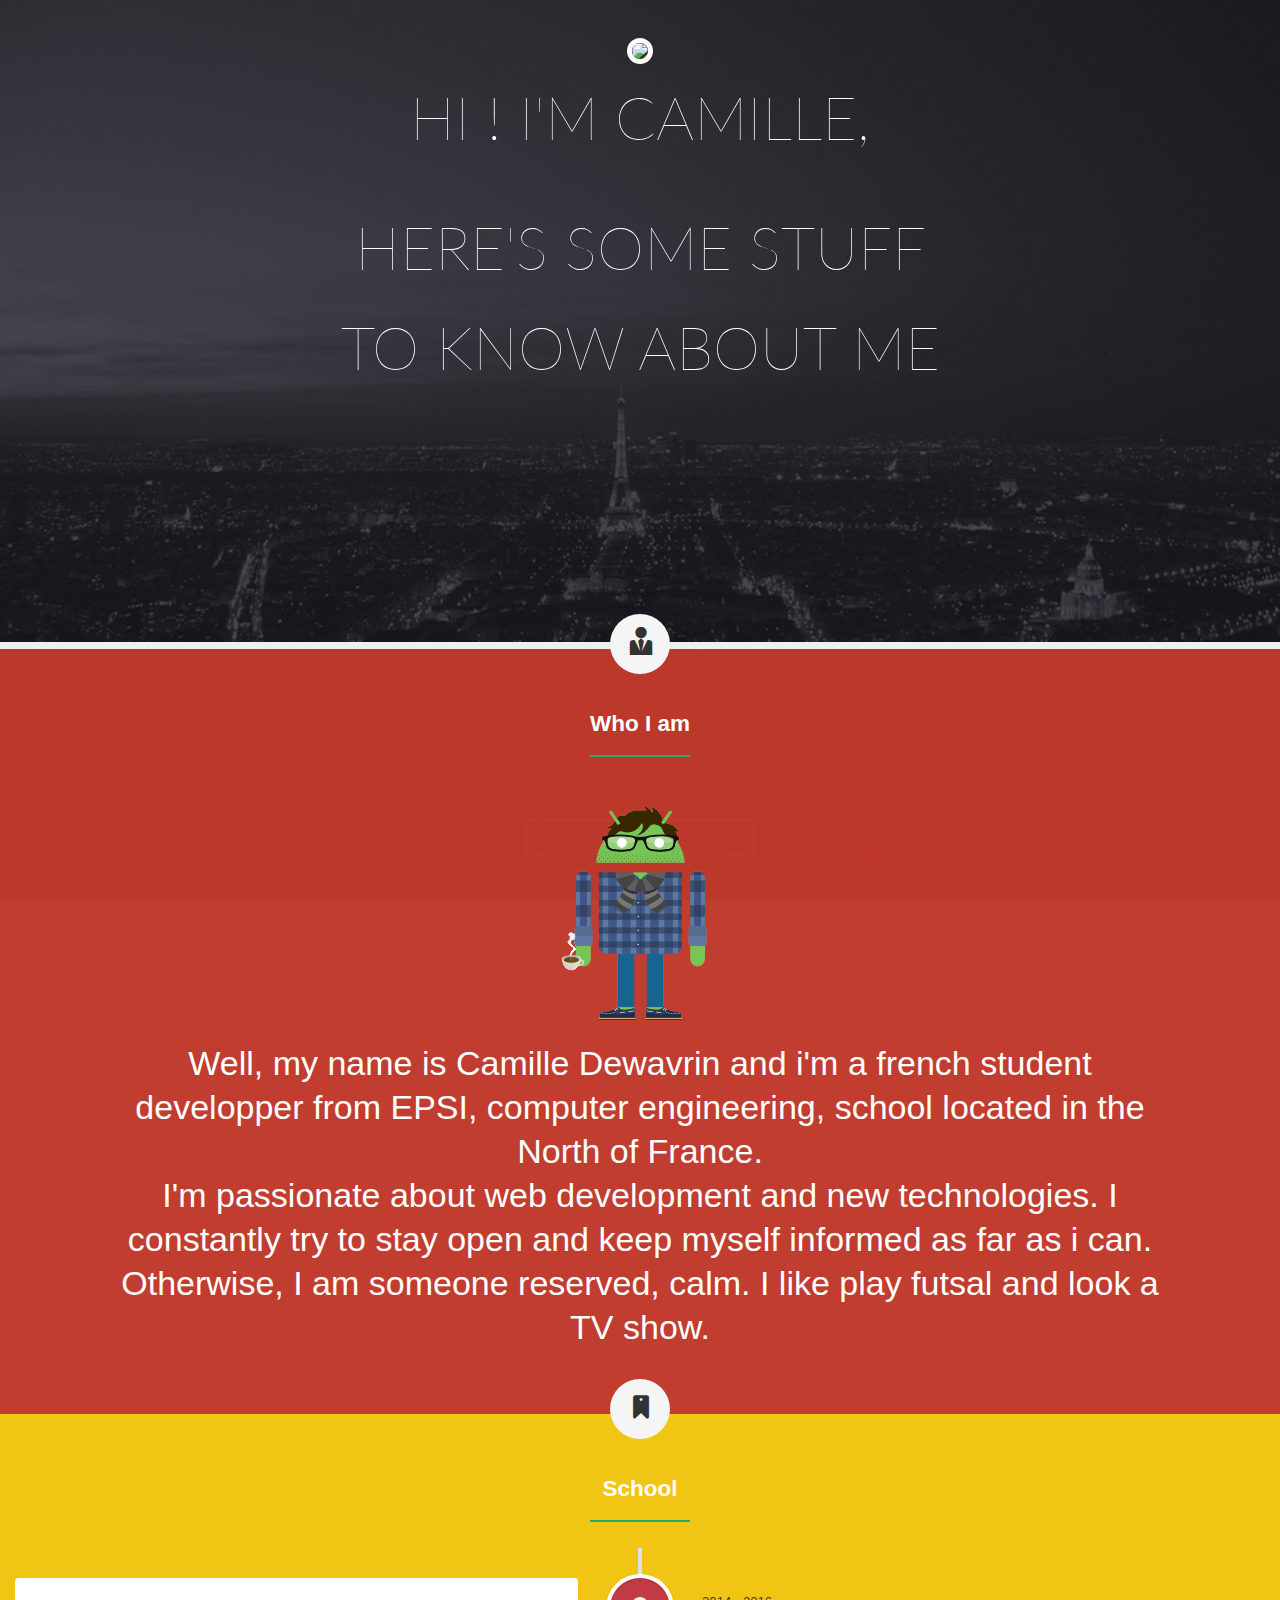
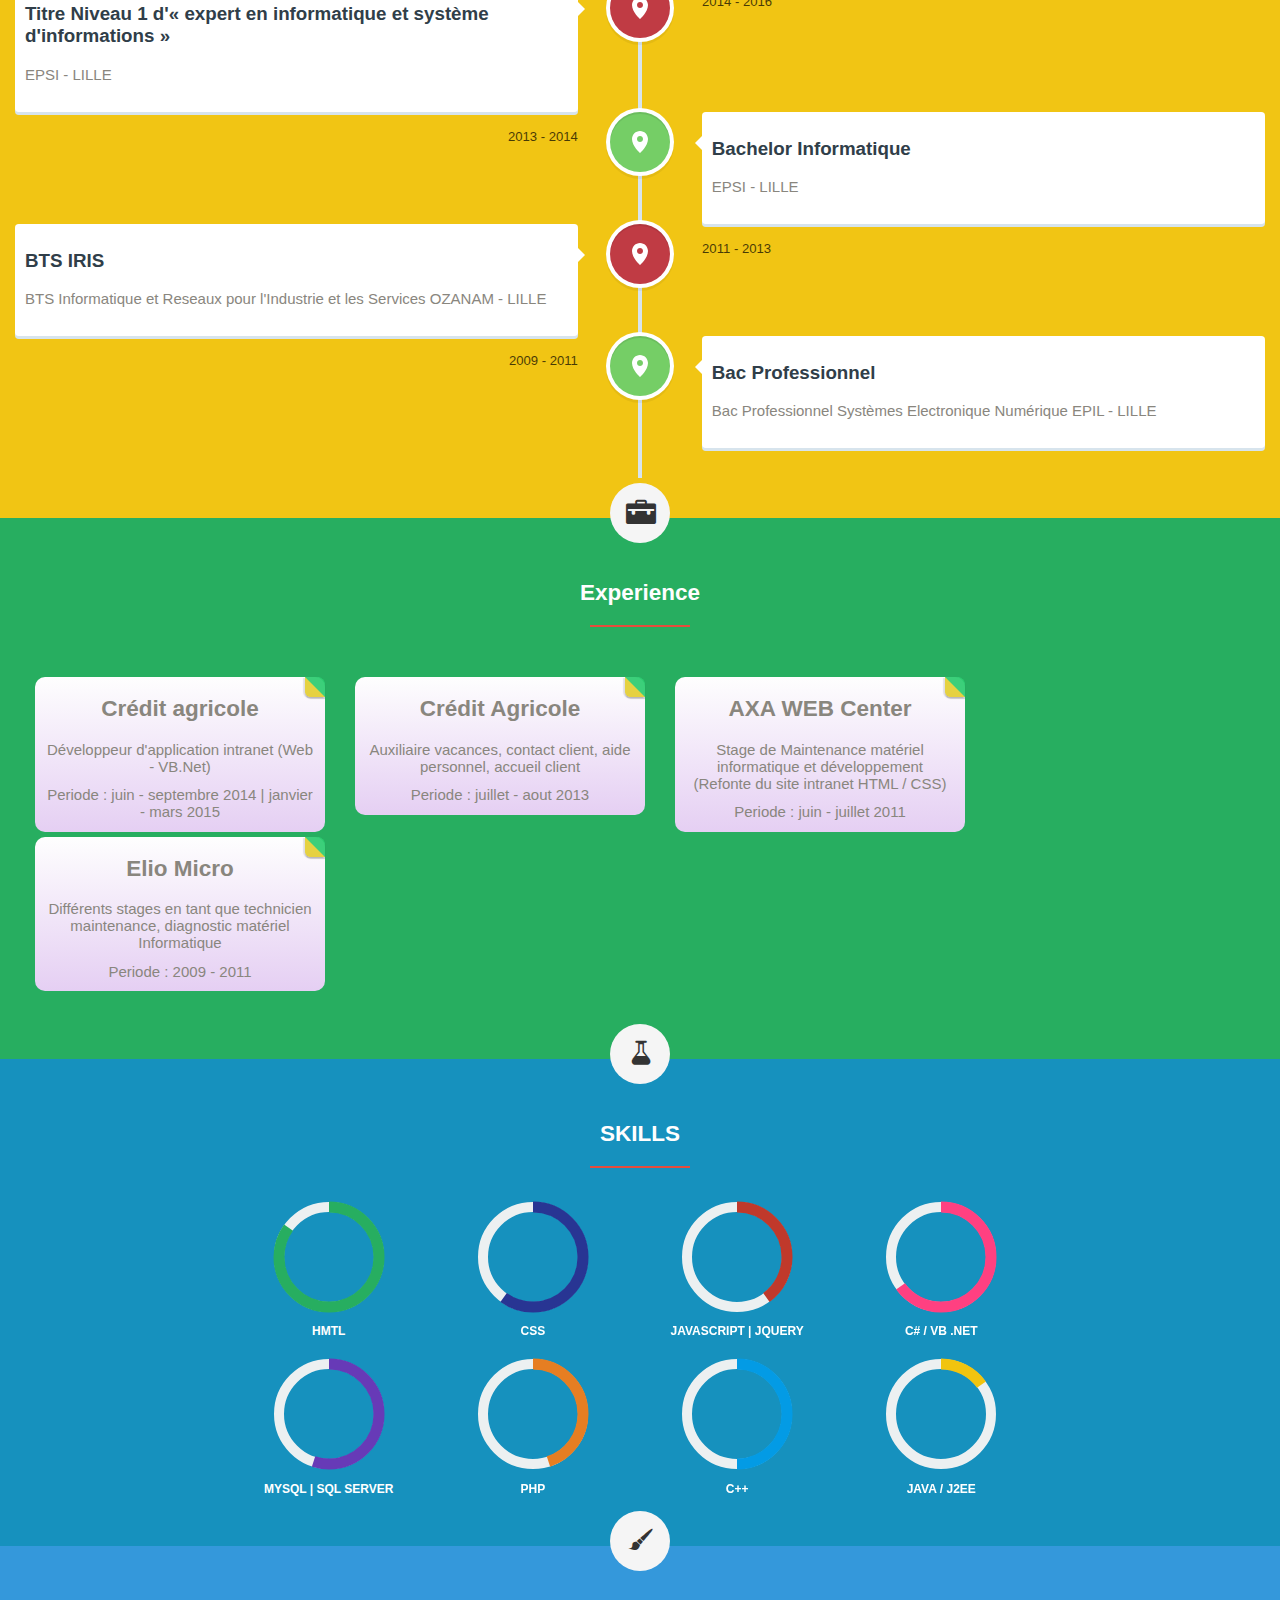
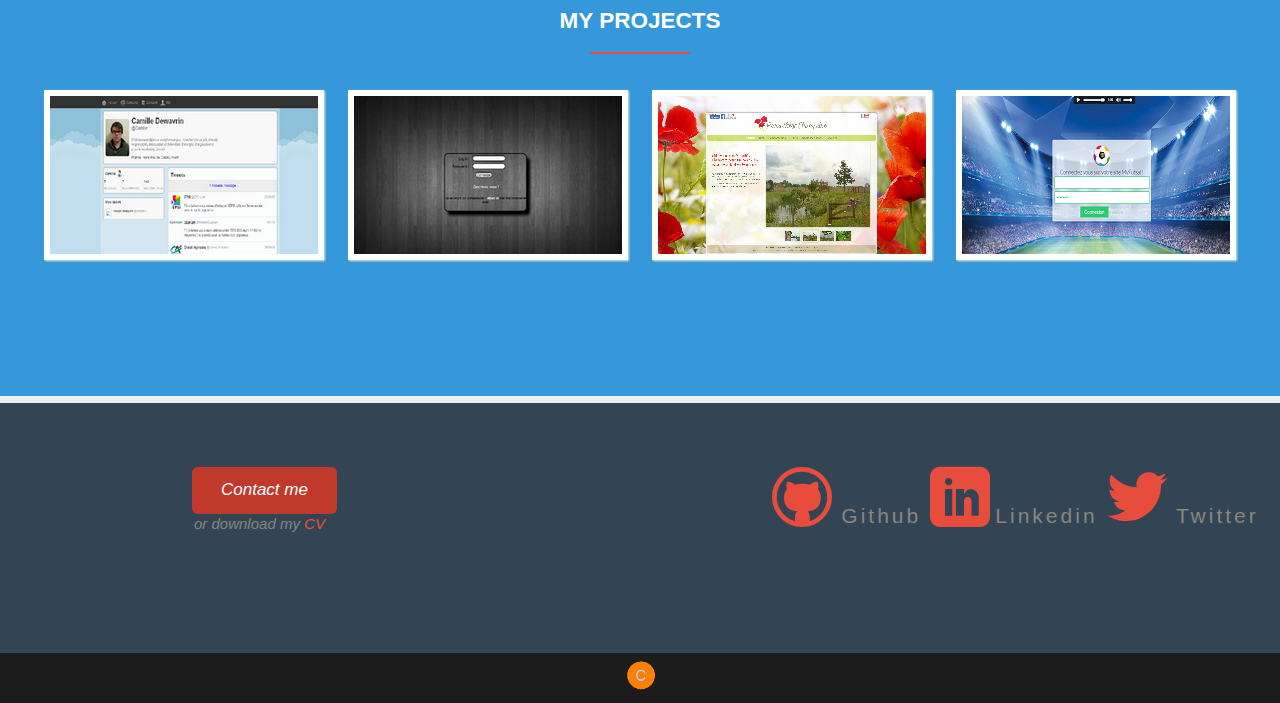
==== commit 8e53e2da: "Ajout lien linkedin" ====
--- a/index.html
+++ b/index.html
@@ -248,9 +248,9 @@
 										<a href="mailto:camilledewavrin@hotmail.fr" class="bouton">Contact me</a><p class="CV">or download my <a href="style/images/CV2015.pdf" target="about_blanck">CV</a></p>
 									</address>
 							<div class="iconeFooter">
+								<a href="https://github.com/camilledewavrin" target="about_blanck"><i class="icon-github" ></i></a> <span class="pFooter"> Github</span>
+								<a href="https://www.linkedin.com/pub/camille-dewavrin/95/28b/b6b"><i class="icon-linkedin" target="about_blanck"></i></a><span class="pFooter">Linkedin</span>
 								<a href="https://twitter.com/Kamelote59" target="about_blanck"><i class="icon-twitter" ></i></a> <span class="pFooter">Twitter</span>
-								<a href="https://github.com/camilledewavrin" target="about_blanck"><i class="icon-github" ></i></a> <span class="pFooter"> Github</span>
-								<a href=""><i class="icon-linkedin" target="about_blanck"></i></a><span class="pFooter">Linkedin</span>
 							</div>
 	      					</div>  <!-- fin div du footer -->	
 					</section>
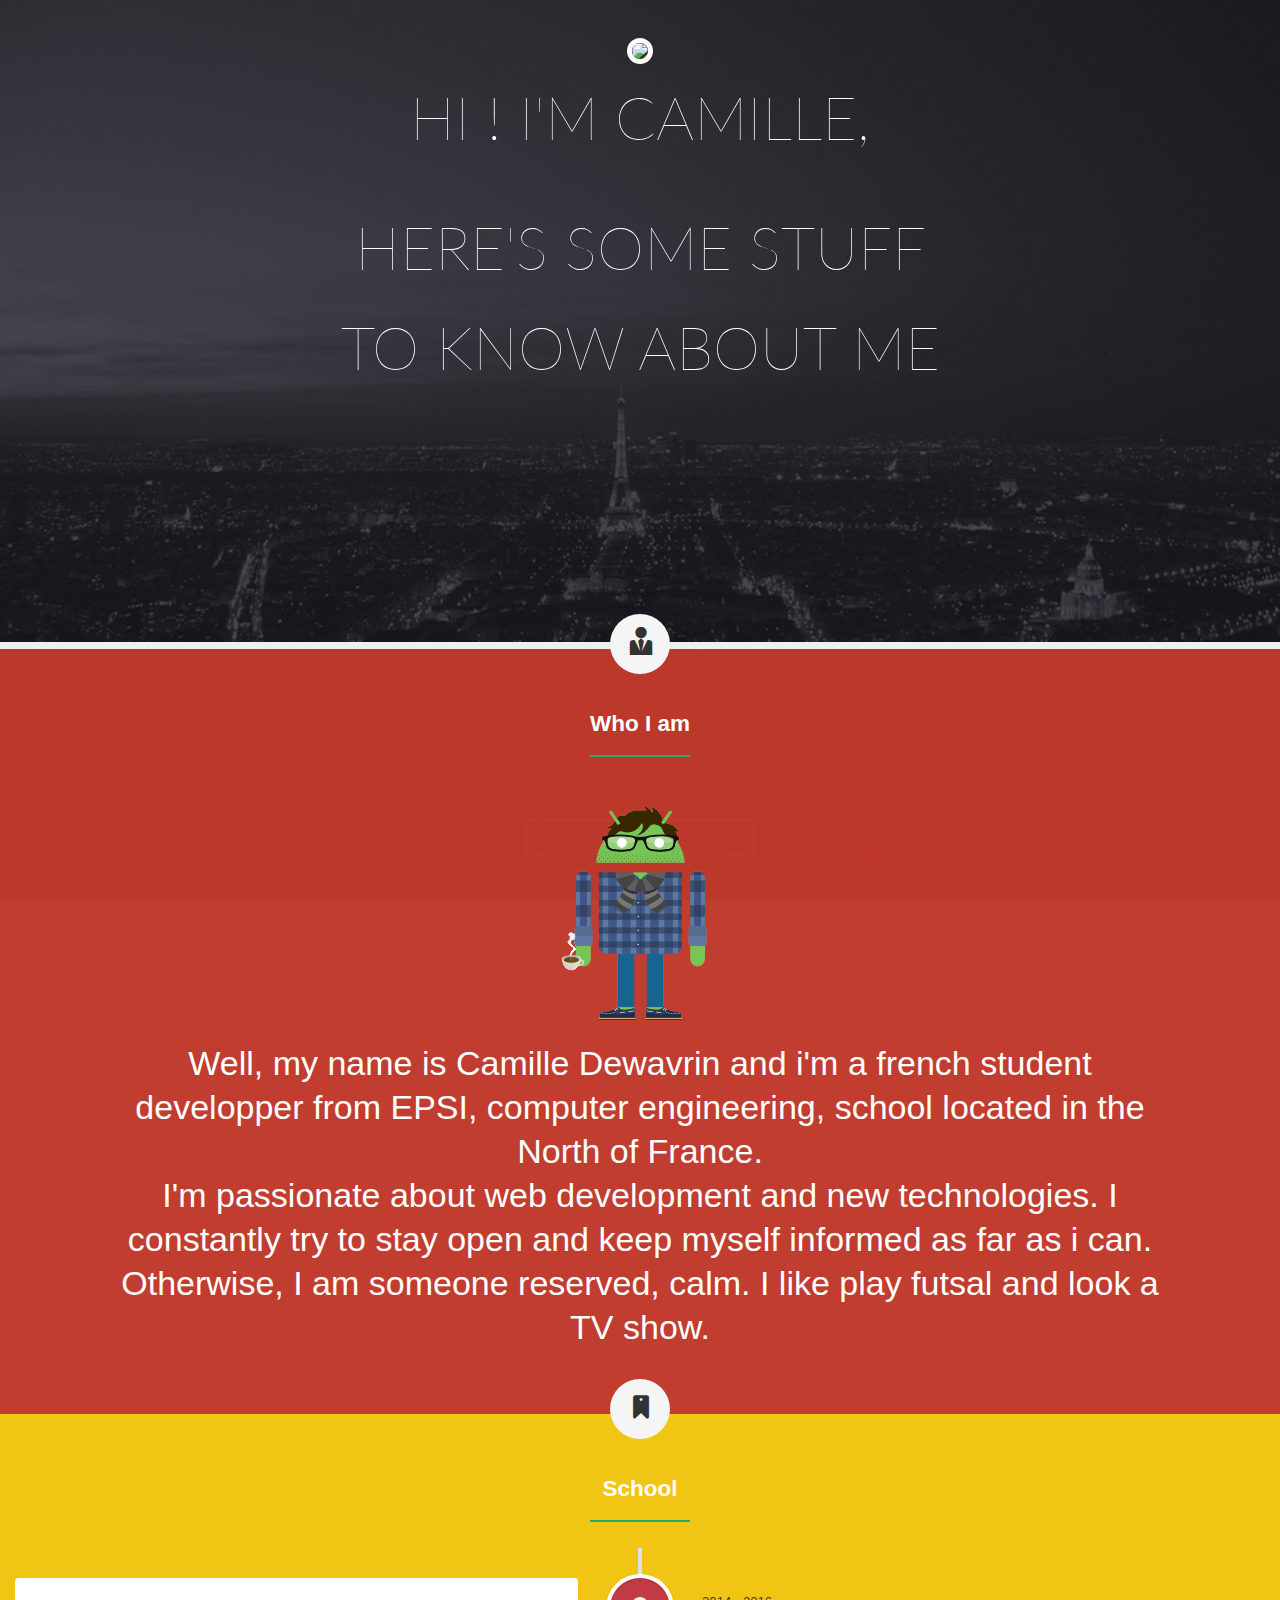
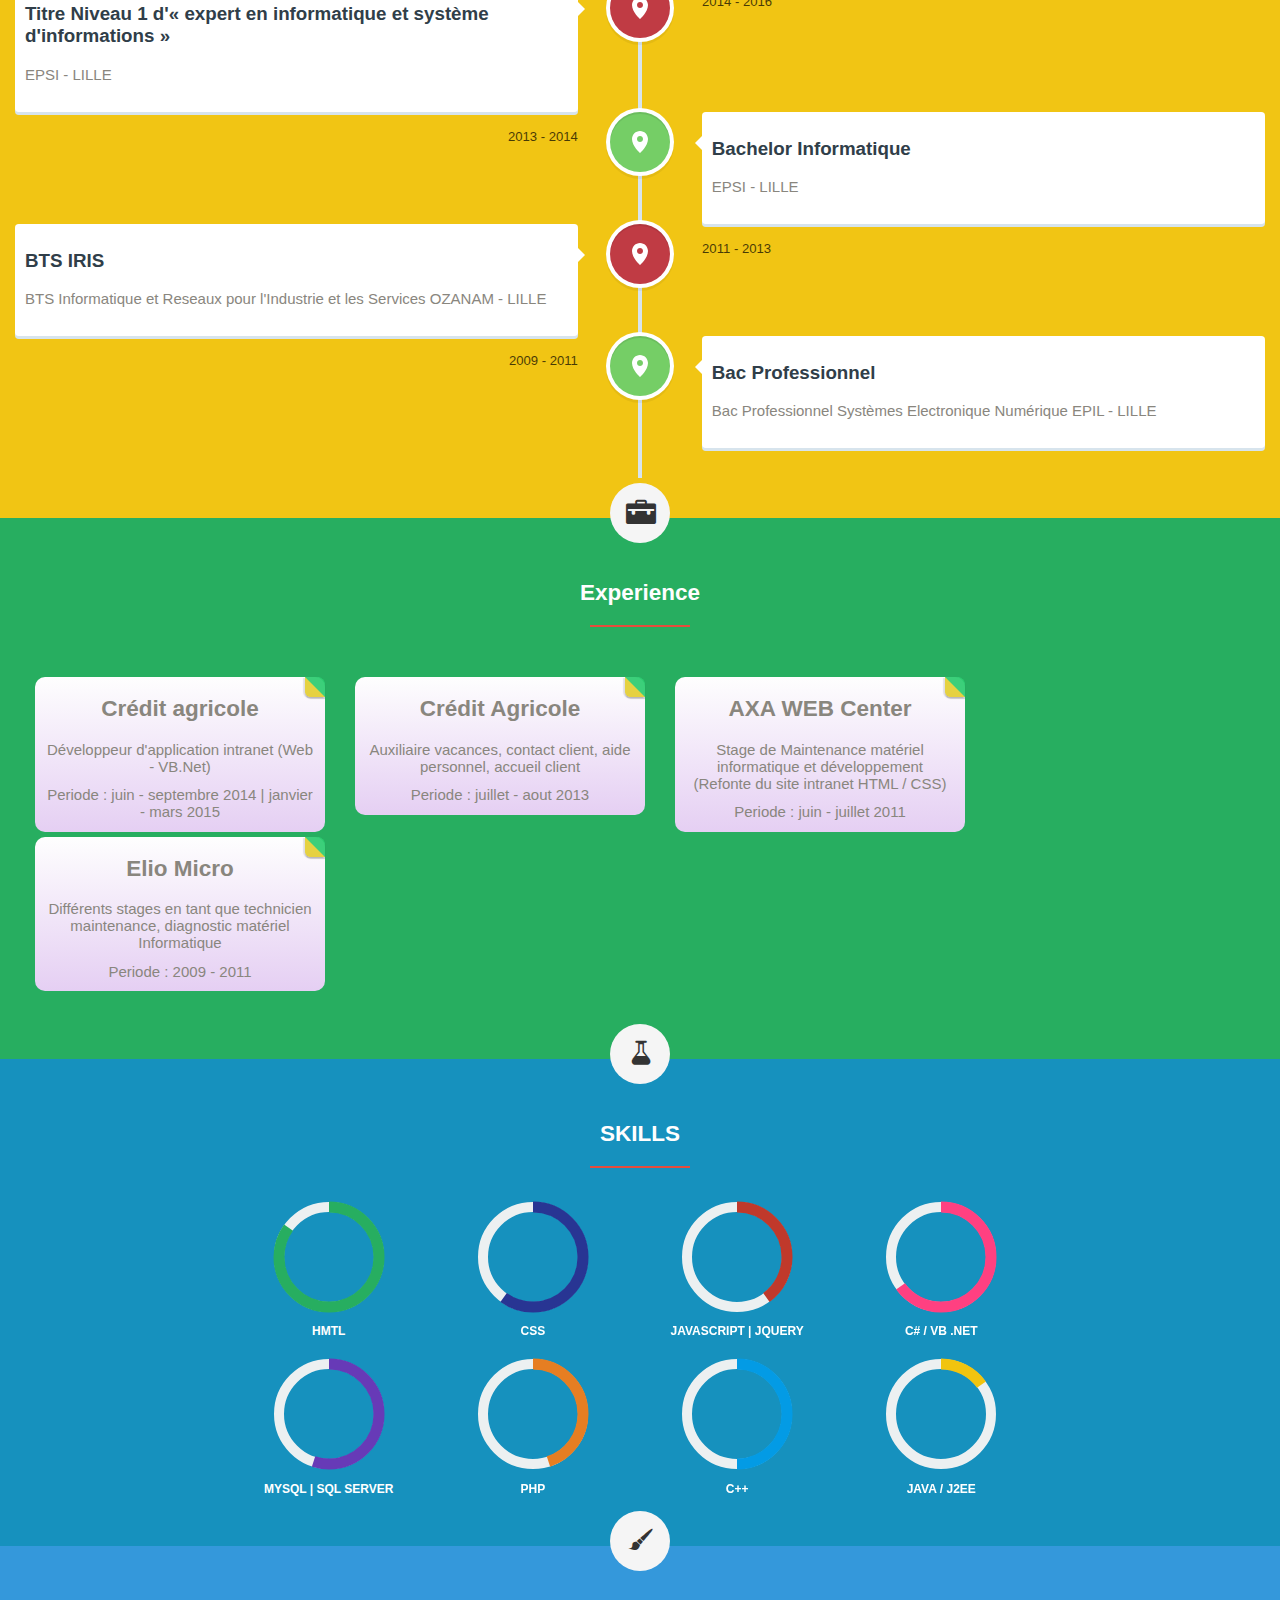
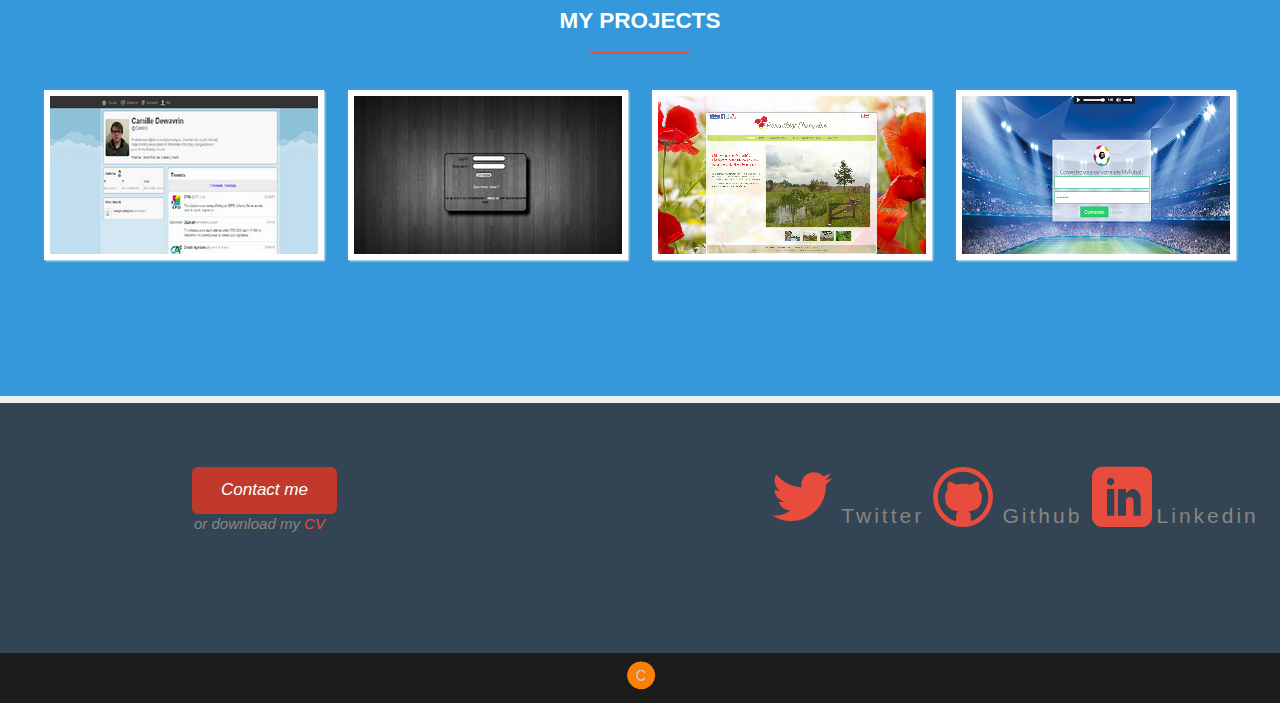
==== commit e1f1eac4: "Ajout target blank" ====
--- a/index.html
+++ b/index.html
@@ -248,9 +248,9 @@
 										<a href="mailto:camilledewavrin@hotmail.fr" class="bouton">Contact me</a><p class="CV">or download my <a href="style/images/CV2015.pdf" target="about_blanck">CV</a></p>
 									</address>
 							<div class="iconeFooter">
+								<a href="https://twitter.com/Kamelote59" target="about_blanck"><i class="icon-twitter" ></i></a> <span class="pFooter">Twitter</span>
 								<a href="https://github.com/camilledewavrin" target="about_blanck"><i class="icon-github" ></i></a> <span class="pFooter"> Github</span>
-								<a href="https://www.linkedin.com/pub/camille-dewavrin/95/28b/b6b"><i class="icon-linkedin" target="about_blanck"></i></a><span class="pFooter">Linkedin</span>
-								<a href="https://twitter.com/Kamelote59" target="about_blanck"><i class="icon-twitter" ></i></a> <span class="pFooter">Twitter</span>
+								<a href="https://www.linkedin.com/pub/camille-dewavrin/95/28b/b6b" target="about_blanck"><i class="icon-linkedin" target="about_blanck"></i></a><span class="pFooter">Linkedin</span>
 							</div>
 	      					</div>  <!-- fin div du footer -->	
 					</section>
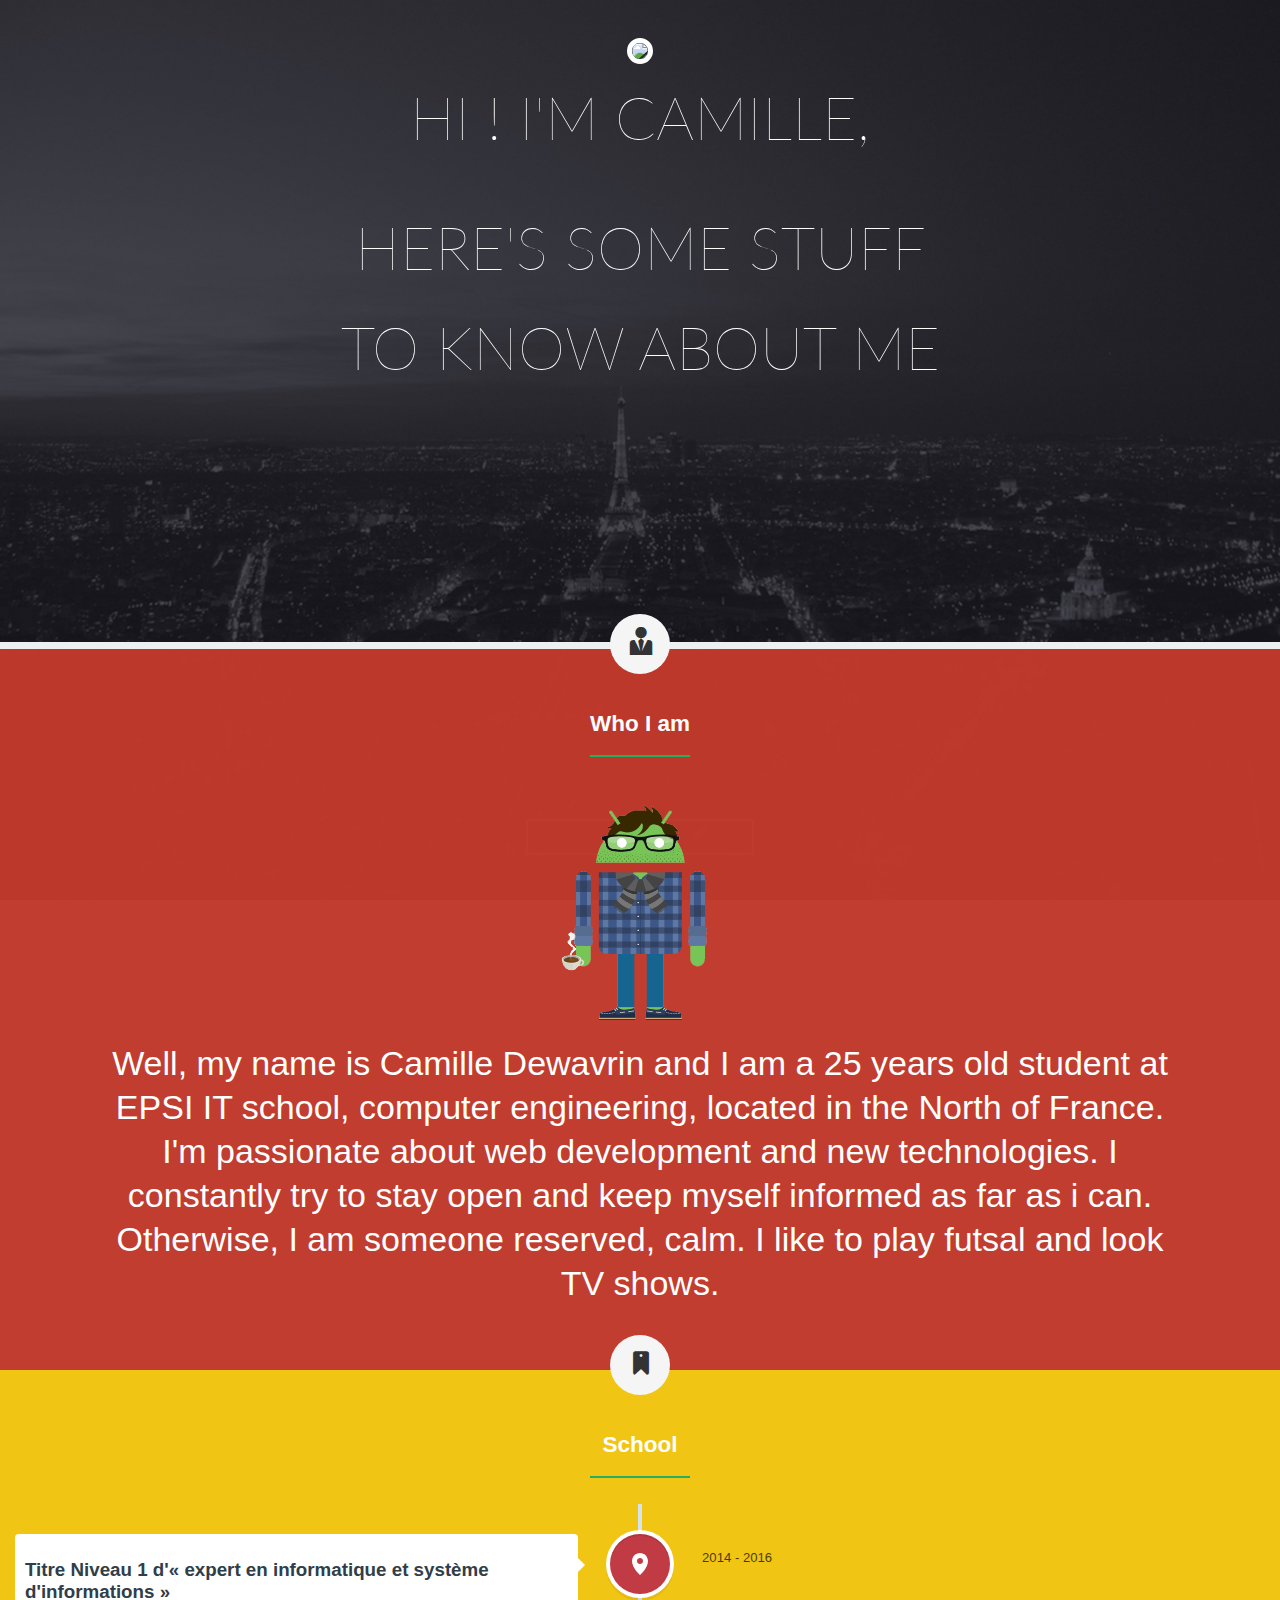
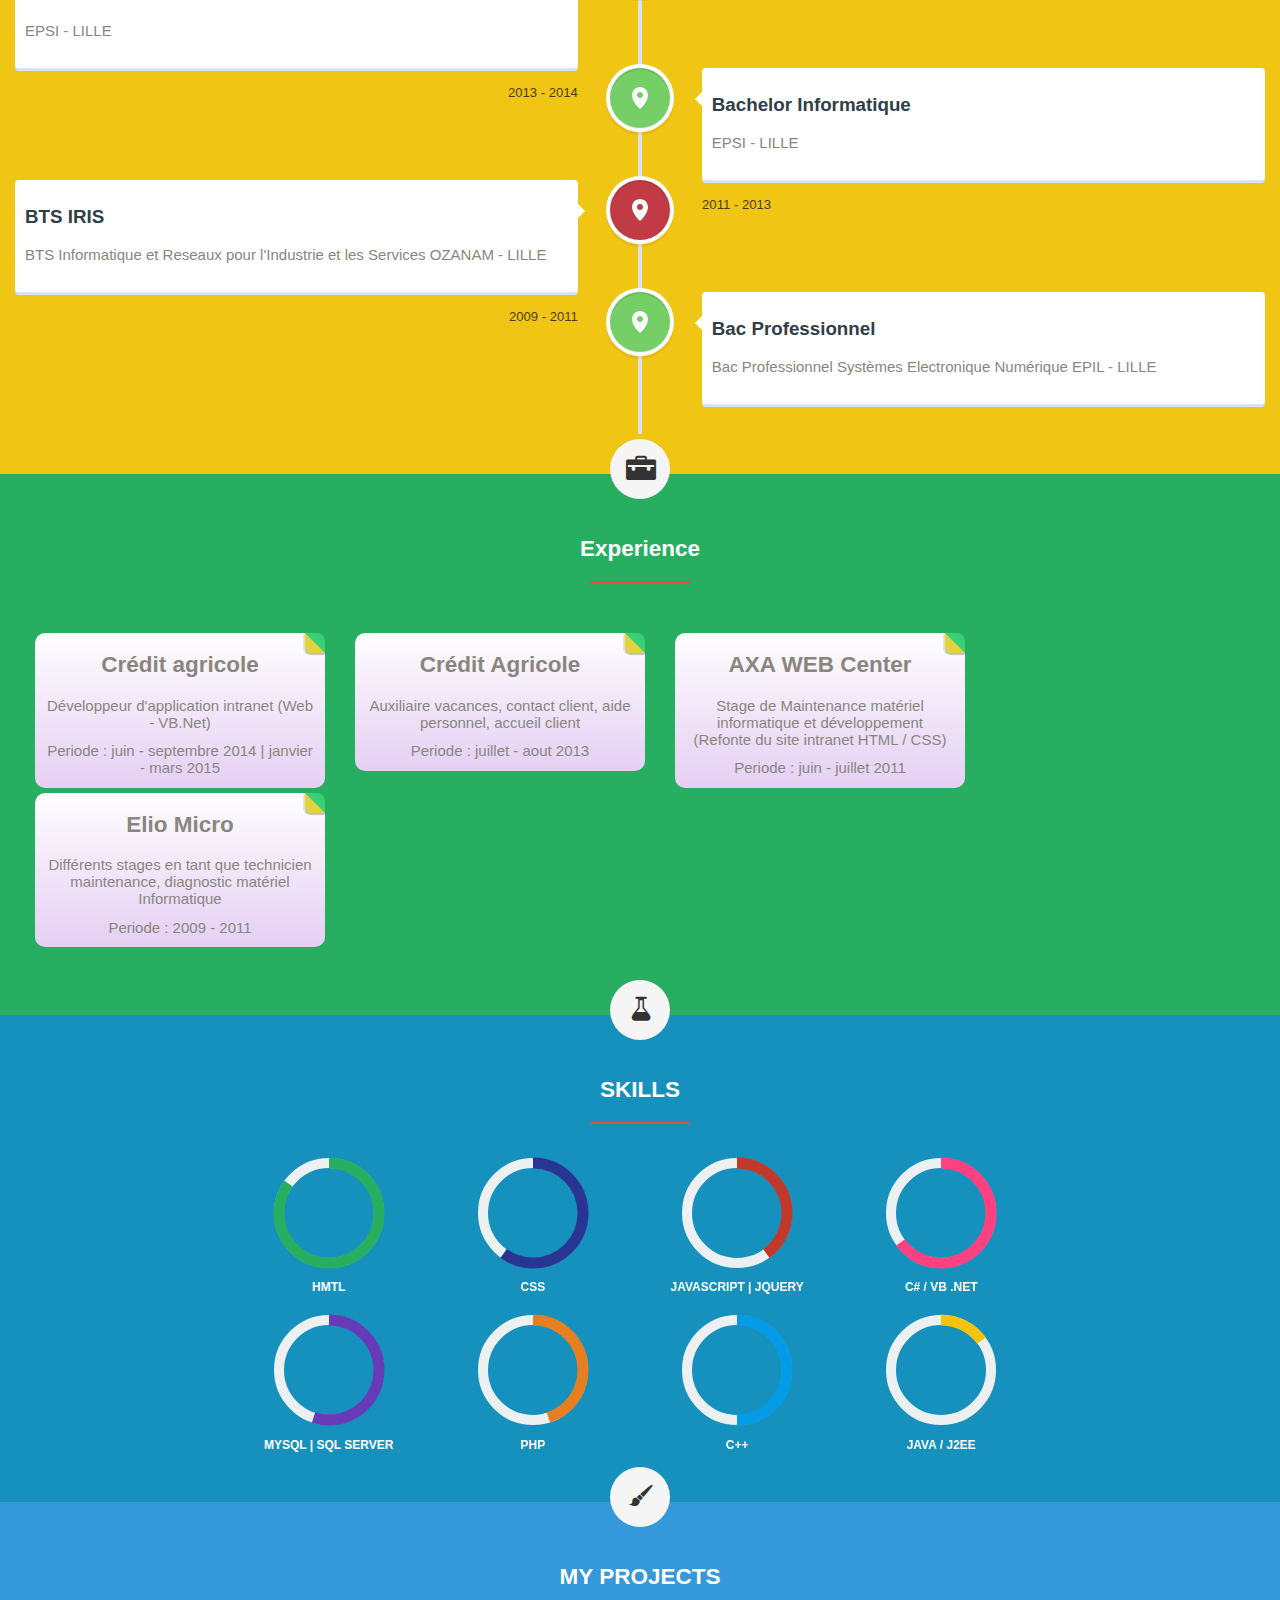
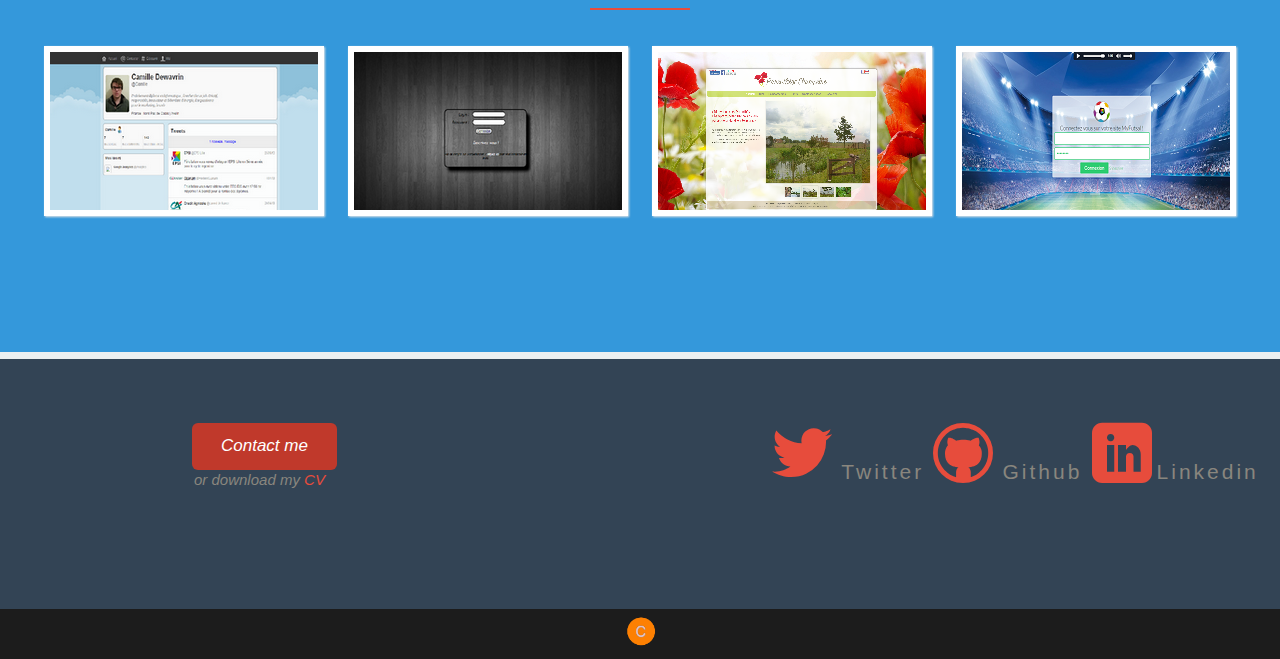
==== commit 59db480f: "Changement de texte pour about me" ====
--- a/index.html
+++ b/index.html
@@ -40,9 +40,9 @@
                 			</header>
                 			<div class="PictureAndroid"><img src="style/images/androidme1.png" style="width:255px;"></div>
 							<div class="Aboutme">
-								<p>Well, my name is Camille Dewavrin and i'm a french student developper from EPSI, computer engineering, school located in the North of France.</p>
+								<p>Well, my name is Camille Dewavrin and I am a 25 years old student at EPSI IT school, computer engineering, located in the North of France.</p>
 								<p>I'm passionate about web development and new technologies. I constantly try to stay open and keep myself informed as far as i can.</p>
-								<p>Otherwise, I am someone reserved, calm. I like play futsal and look a TV show.</p>
+								<p>Otherwise, I am someone reserved, calm. I like to play futsal and look TV shows.</p>
 							</div>
 						</div>	
 					</section>
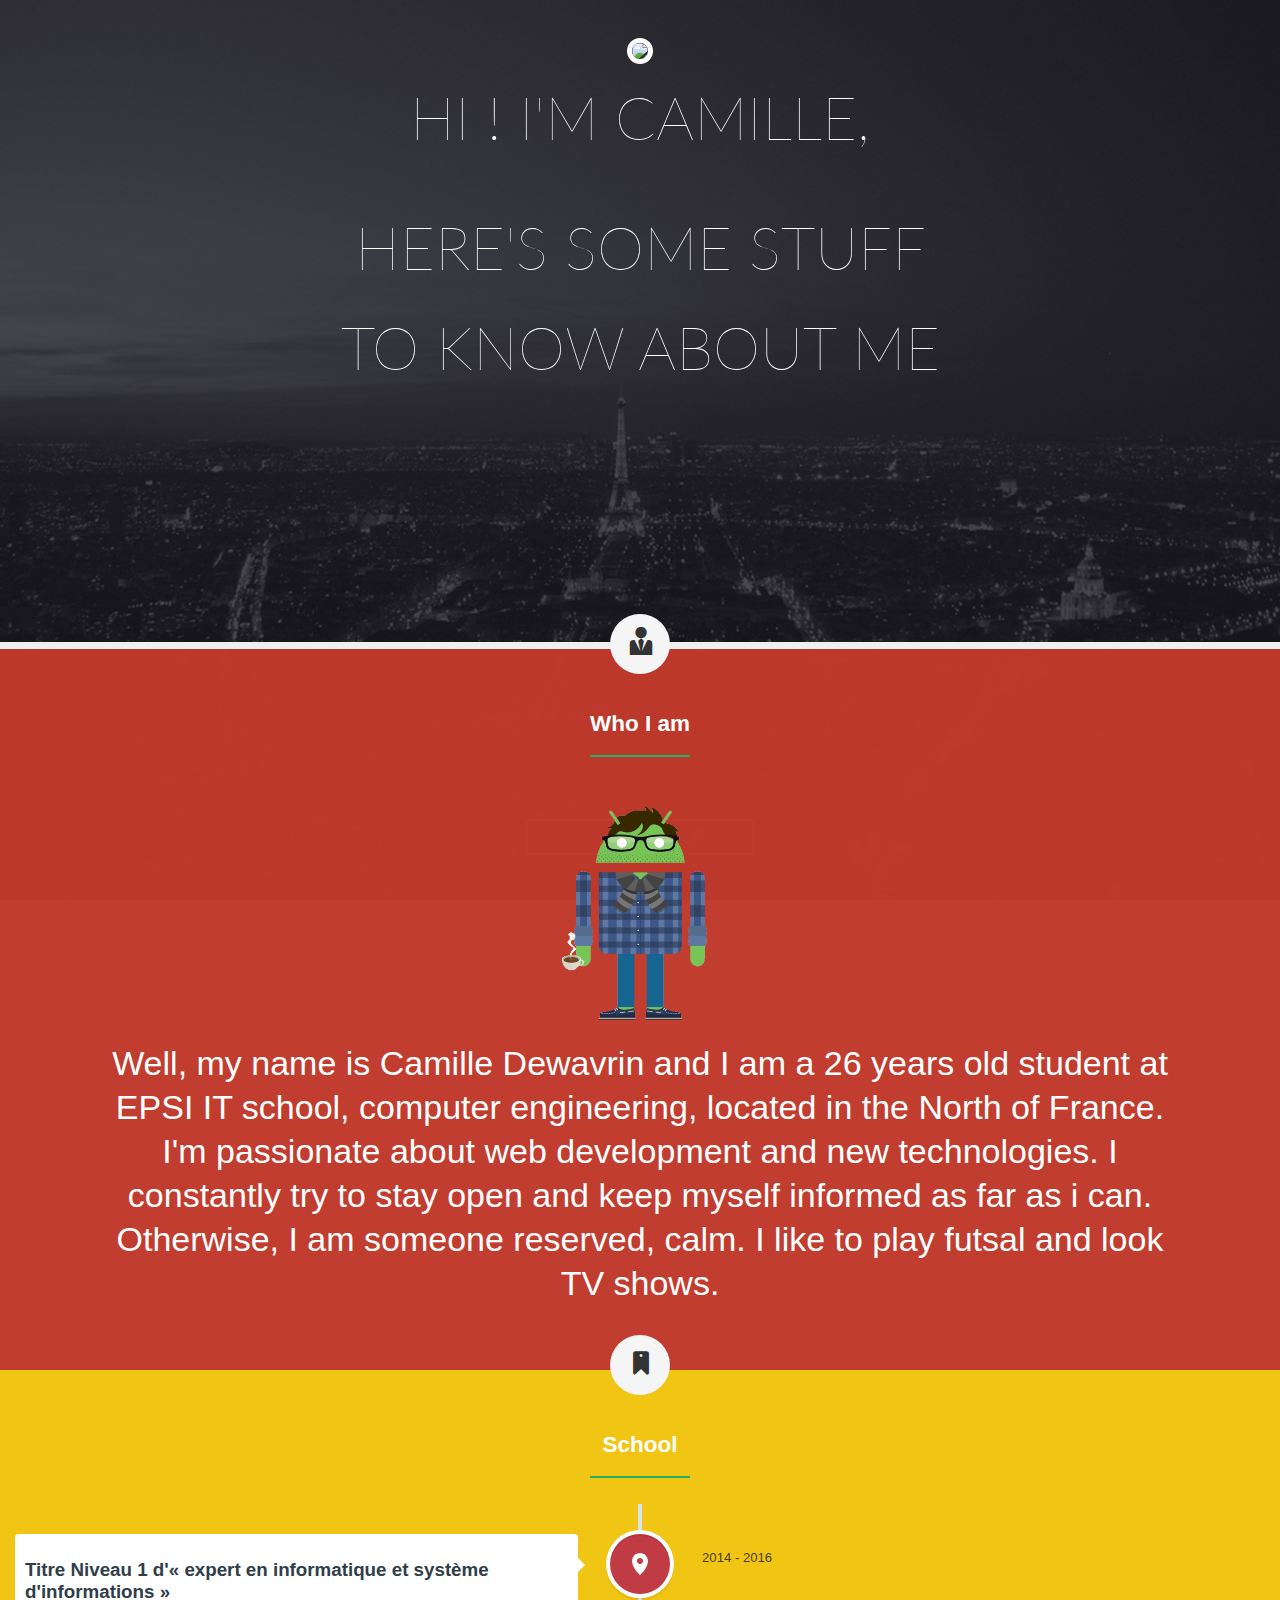
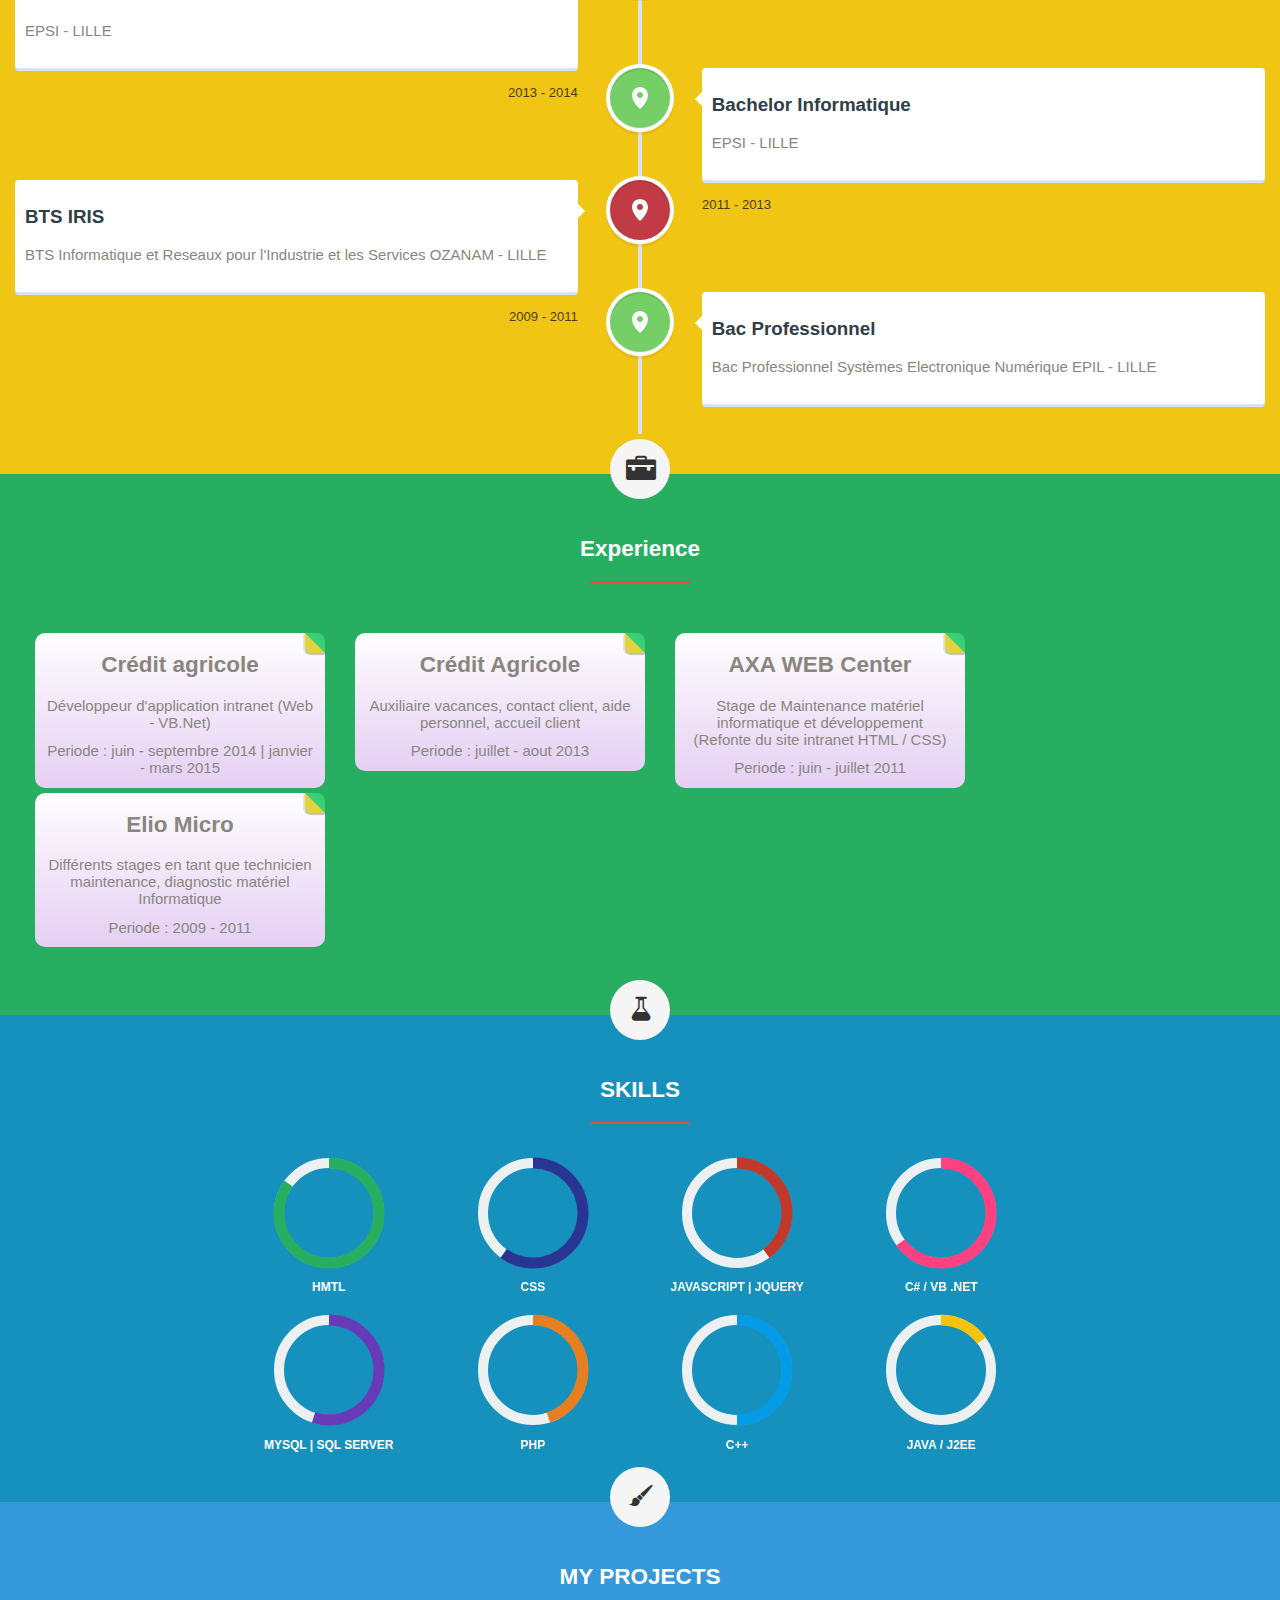
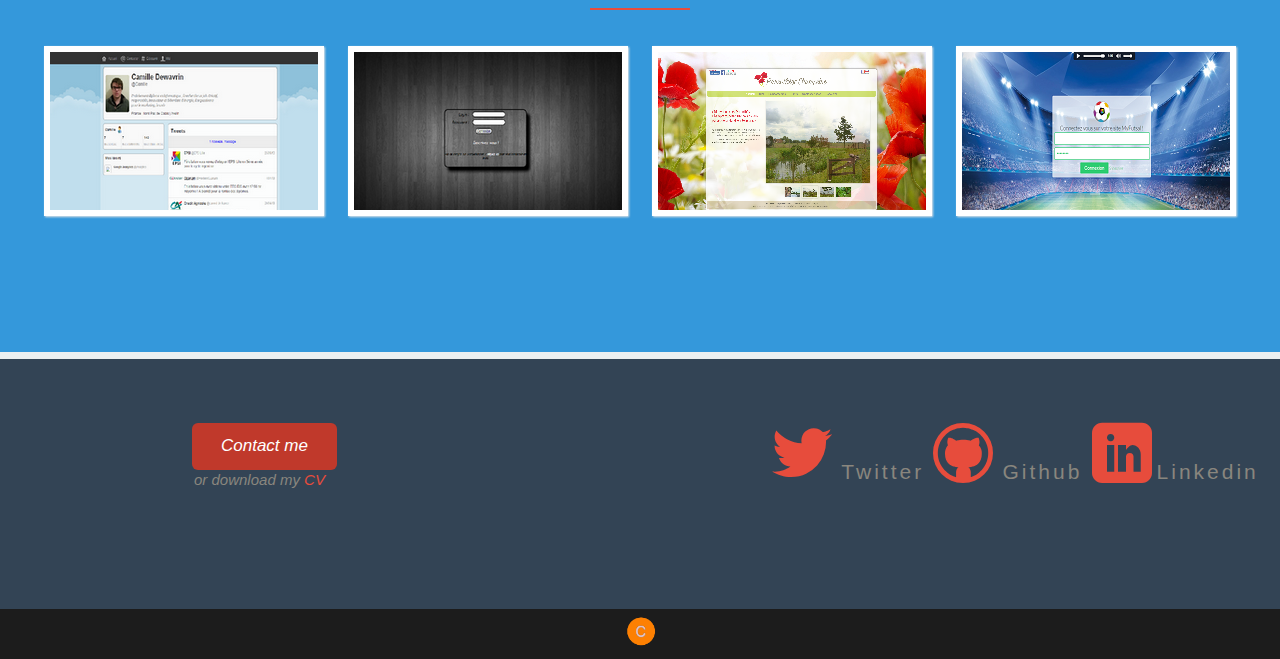
==== commit d6a35801: "changement age" ====
--- a/index.html
+++ b/index.html
@@ -40,7 +40,7 @@
                 			</header>
                 			<div class="PictureAndroid"><img src="style/images/androidme1.png" style="width:255px;"></div>
 							<div class="Aboutme">
-								<p>Well, my name is Camille Dewavrin and I am a 25 years old student at EPSI IT school, computer engineering, located in the North of France.</p>
+								<p>Well, my name is Camille Dewavrin and I am a 26 years old student at EPSI IT school, computer engineering, located in the North of France.</p>
 								<p>I'm passionate about web development and new technologies. I constantly try to stay open and keep myself informed as far as i can.</p>
 								<p>Otherwise, I am someone reserved, calm. I like to play futsal and look TV shows.</p>
 							</div>
